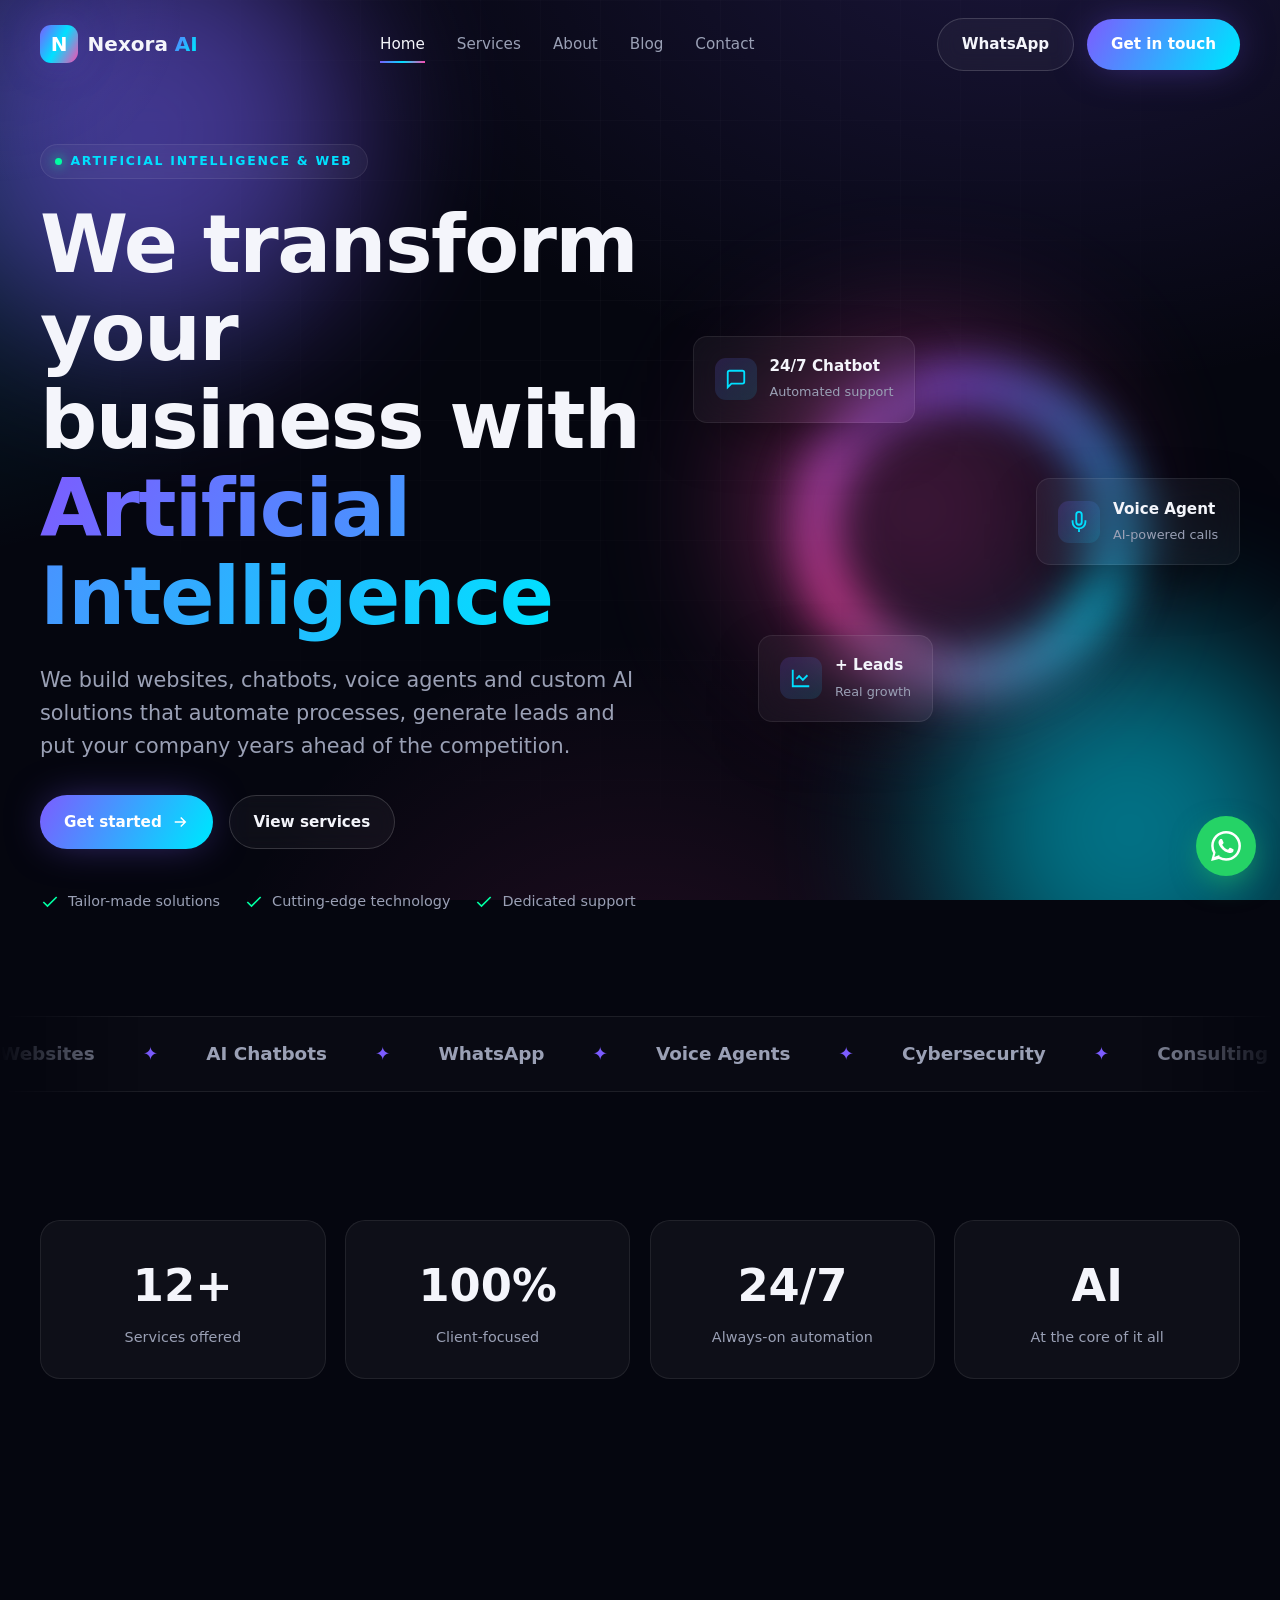
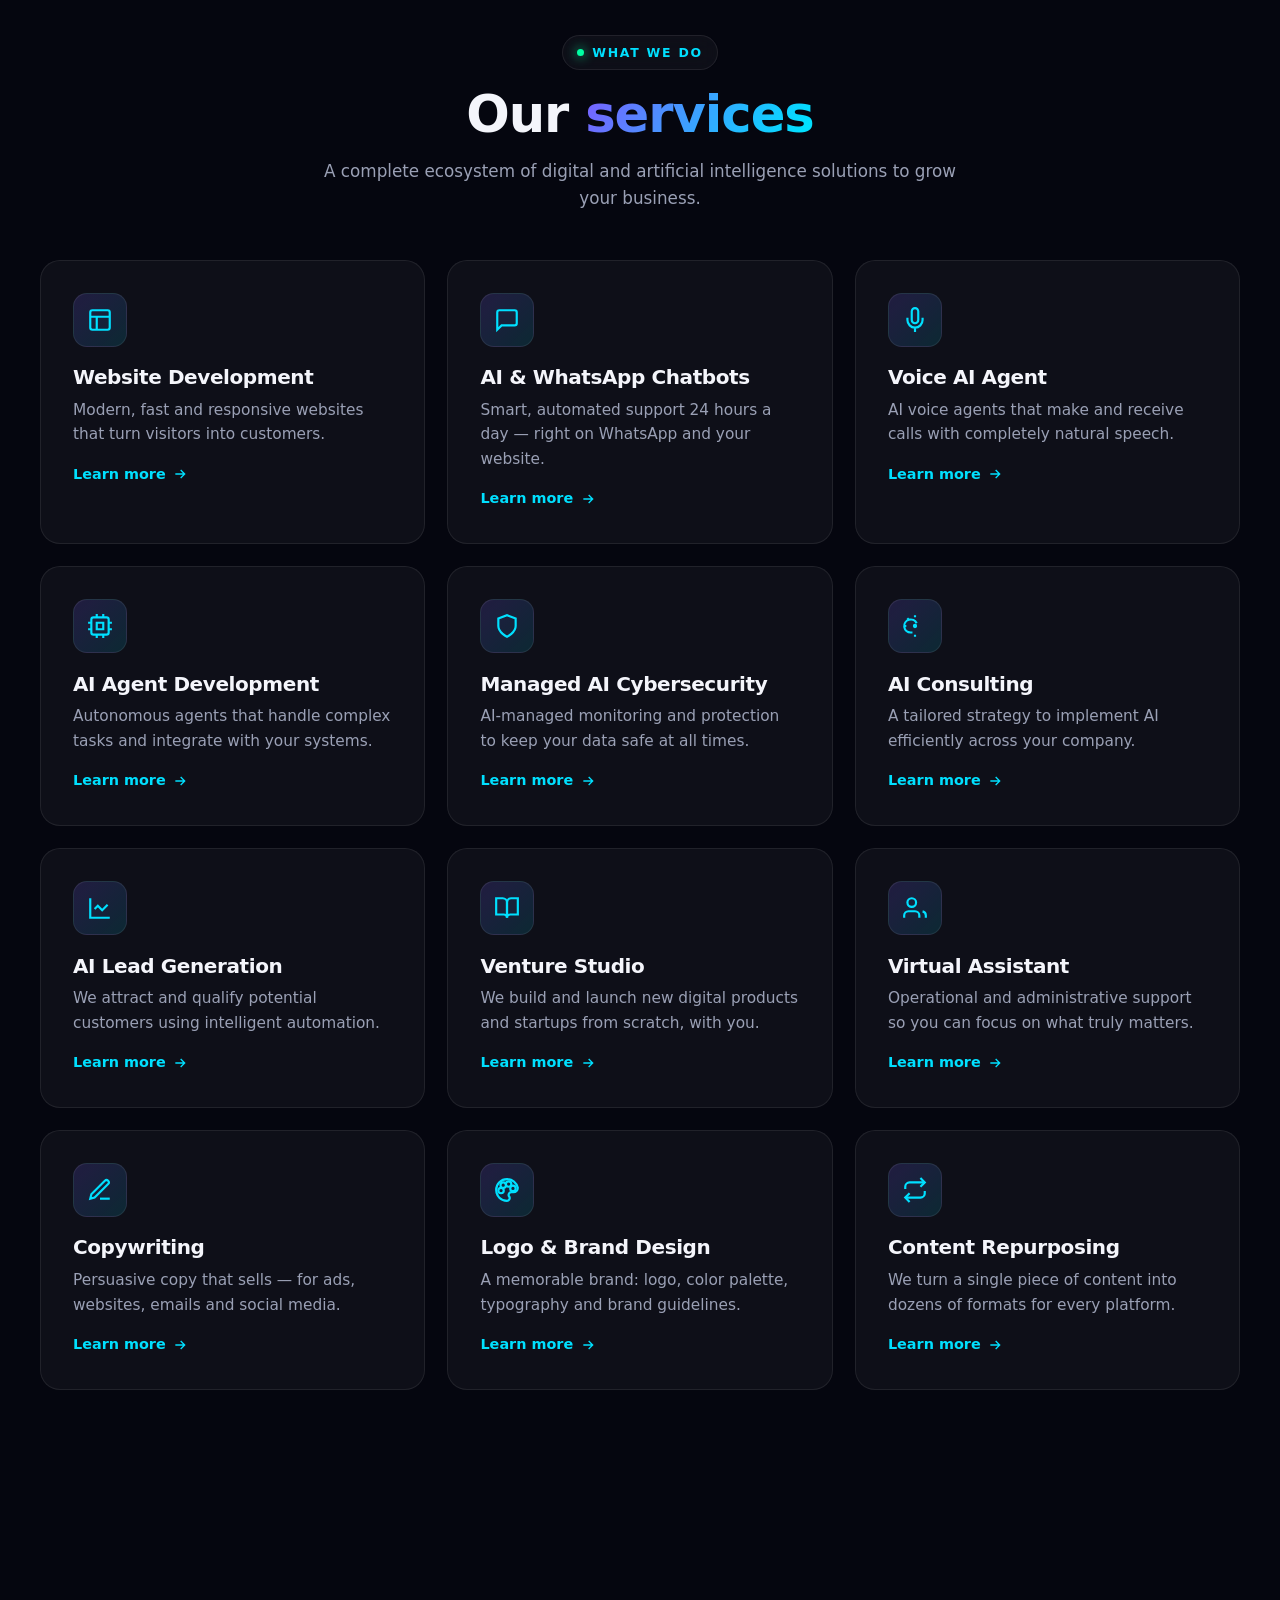
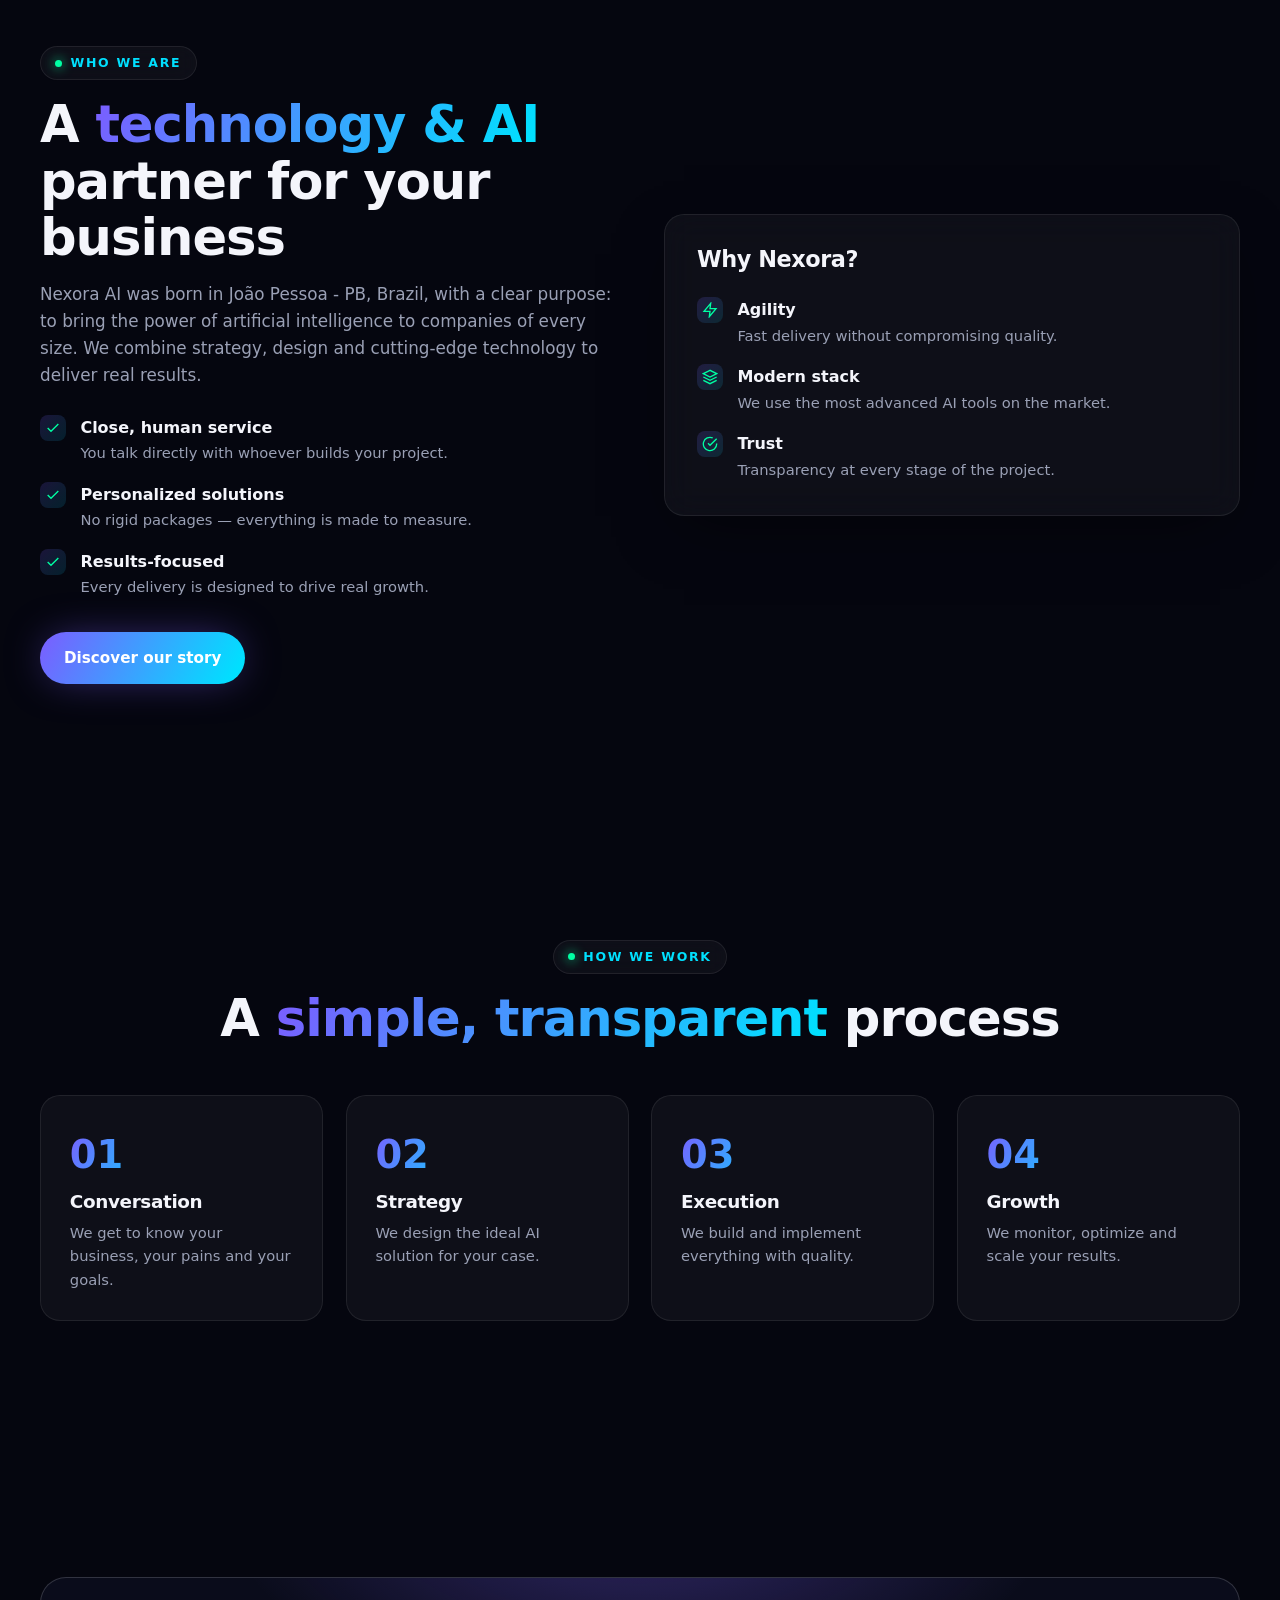
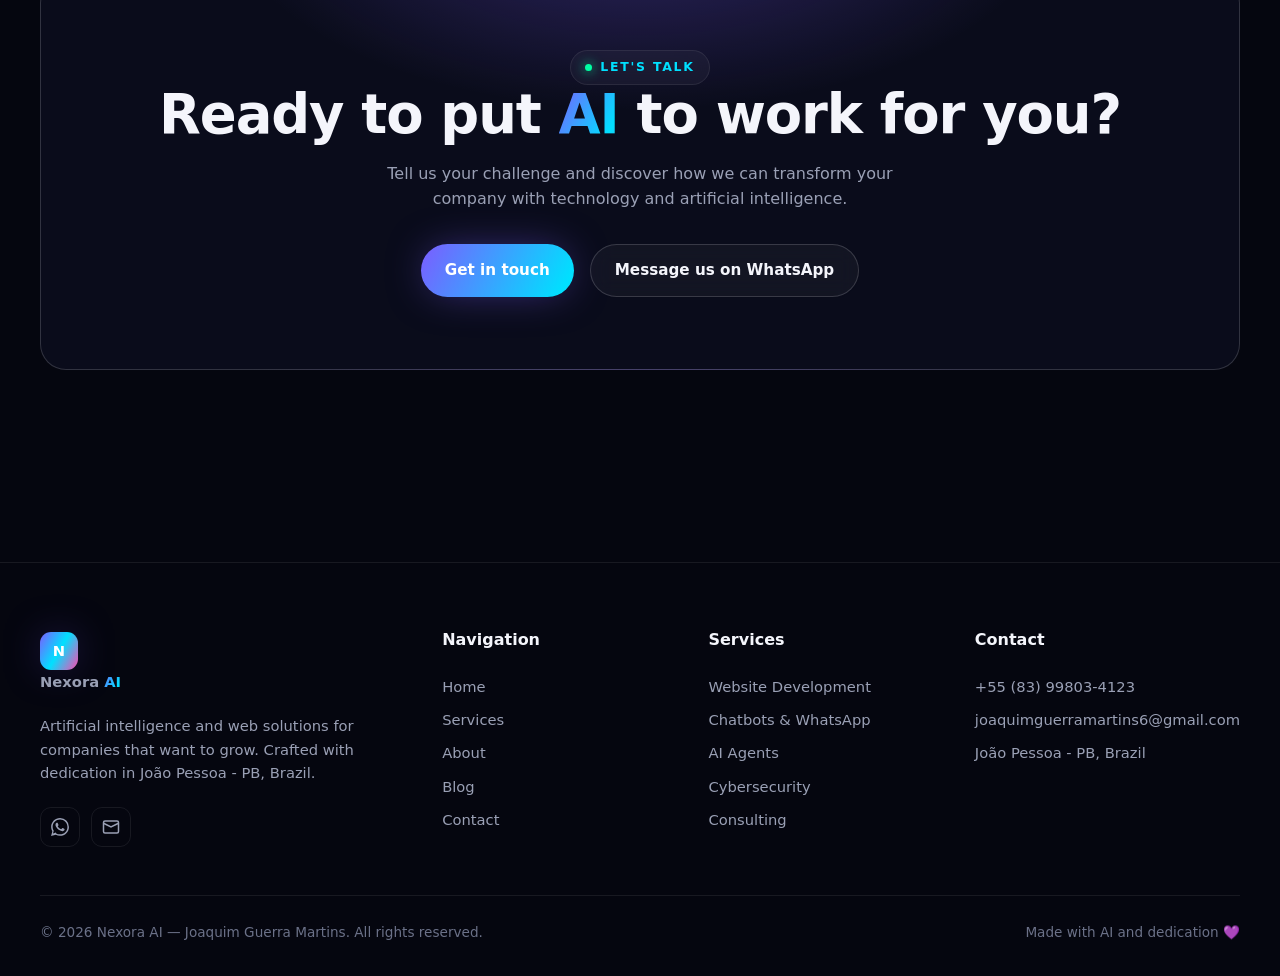
==== index.html @ f6548864 "Whole website - 1st upload" ====
<!DOCTYPE html>
<html lang="en">
<head>
  <meta charset="UTF-8" />
  <meta name="viewport" content="width=device-width, initial-scale=1.0" />
  <title>Nexora AI — Artificial Intelligence &amp; Web Solutions</title>
  <meta name="description" content="Nexora AI: website development, AI &amp; WhatsApp chatbots, voice agents, managed AI cybersecurity, consulting, lead generation and more. João Pessoa - PB, Brazil." />
  <link rel="stylesheet" href="css/style.css" />
</head>
<body>
  <!-- Animated background -->
  <div class="bg-fx">
    <div class="blob b1"></div>
    <div class="blob b2"></div>
    <div class="blob b3"></div>
  </div>
  <div class="cursor-glow"></div>

  <!-- ===================== NAVBAR ===================== -->
  <header class="nav">
    <div class="container nav-inner">
      <a href="index.html" class="brand">
        <span class="brand-logo">N</span>
        <span>Nexora<span class="gradient-text"> AI</span></span>
      </a>
      <nav class="nav-links">
        <a href="index.html" class="active">Home</a>
        <a href="servicos.html">Services</a>
        <a href="sobre.html">About</a>
        <a href="blog.html">Blog</a>
        <a href="contato.html">Contact</a>
      </nav>
      <div class="nav-cta">
        <a href="https://wa.me/5583998034123?text=Hi!%20I%20came%20from%20the%20Nexora%20AI%20website%20and%20would%20like%20to%20know%20more%20about%20your%20services." target="_blank" rel="noopener" class="btn btn-ghost">WhatsApp</a>
        <a href="contato.html" class="btn btn-primary">Get in touch</a>
      </div>
      <button class="burger" aria-label="Open menu">
        <span></span><span></span><span></span>
      </button>
    </div>
  </header>

  <main>
    <!-- ===================== HERO ===================== -->
    <section class="hero">
      <div class="container hero-grid">
        <div>
          <span class="eyebrow reveal"><span class="dot"></span> Artificial Intelligence &amp; Web</span>
          <h1 class="reveal d1">We transform your business with <span class="gradient-text">Artificial Intelligence</span></h1>
          <p class="lead reveal d2">We build websites, chatbots, voice agents and custom AI solutions that automate processes, generate leads and put your company years ahead of the competition.</p>
          <div class="hero-actions reveal d3">
            <a href="contato.html" class="btn btn-primary">
              Get started
              <svg viewBox="0 0 24 24" fill="none" stroke="currentColor" stroke-width="2"><path d="M5 12h14M13 6l6 6-6 6"/></svg>
            </a>
            <a href="servicos.html" class="btn btn-ghost">View services</a>
          </div>
          <div class="hero-badges reveal d4">
            <div class="hero-badge"><svg viewBox="0 0 24 24" fill="none" stroke="currentColor" stroke-width="2"><path d="M20 6 9 17l-5-5"/></svg> Tailor-made solutions</div>
            <div class="hero-badge"><svg viewBox="0 0 24 24" fill="none" stroke="currentColor" stroke-width="2"><path d="M20 6 9 17l-5-5"/></svg> Cutting-edge technology</div>
            <div class="hero-badge"><svg viewBox="0 0 24 24" fill="none" stroke="currentColor" stroke-width="2"><path d="M20 6 9 17l-5-5"/></svg> Dedicated support</div>
          </div>
        </div>
        <div class="hero-visual reveal d2">
          <div class="hero-orb"></div>
          <div class="float-card fc1">
            <div class="ic"><svg viewBox="0 0 24 24" fill="none" stroke="currentColor" stroke-width="2"><path d="M21 15a2 2 0 0 1-2 2H7l-4 4V5a2 2 0 0 1 2-2h14a2 2 0 0 1 2 2z"/></svg></div>
            <div><strong>24/7 Chatbot</strong><span>Automated support</span></div>
          </div>
          <div class="float-card fc2">
            <div class="ic"><svg viewBox="0 0 24 24" fill="none" stroke="currentColor" stroke-width="2"><path d="M12 1a3 3 0 0 0-3 3v8a3 3 0 0 0 6 0V4a3 3 0 0 0-3-3z"/><path d="M19 10v2a7 7 0 0 1-14 0v-2M12 19v4"/></svg></div>
            <div><strong>Voice Agent</strong><span>AI-powered calls</span></div>
          </div>
          <div class="float-card fc3">
            <div class="ic"><svg viewBox="0 0 24 24" fill="none" stroke="currentColor" stroke-width="2"><path d="M3 3v18h18"/><path d="m19 9-5 5-4-4-3 3"/></svg></div>
            <div><strong>+ Leads</strong><span>Real growth</span></div>
          </div>
        </div>
      </div>
    </section>

    <!-- ===================== MARQUEE ===================== -->
    <div class="marquee">
      <div class="marquee-track">
        <span>Websites</span><span>AI Chatbots</span><span>WhatsApp</span><span>Voice Agents</span><span>Cybersecurity</span><span>Consulting</span><span>Lead Generation</span><span>Copywriting</span><span>Branding</span>
        <span>Websites</span><span>AI Chatbots</span><span>WhatsApp</span><span>Voice Agents</span><span>Cybersecurity</span><span>Consulting</span><span>Lead Generation</span><span>Copywriting</span><span>Branding</span>
      </div>
    </div>

    <!-- ===================== STATS ===================== -->
    <section class="section">
      <div class="container">
        <div class="stats">
          <div class="stat reveal"><div class="num"><span data-count="12">0</span>+</div><div class="label">Services offered</div></div>
          <div class="stat reveal d1"><div class="num"><span data-count="100" data-suffix="%">0</span></div><div class="label">Client-focused</div></div>
          <div class="stat reveal d2"><div class="num"><span data-count="24">0</span>/7</div><div class="label">Always-on automation</div></div>
          <div class="stat reveal d3"><div class="num">AI</div><div class="label">At the core of it all</div></div>
        </div>
      </div>
    </section>

    <!-- ===================== SERVICES ===================== -->
    <section class="section" id="services">
      <div class="container">
        <div class="center" style="margin-bottom:3rem;">
          <span class="eyebrow reveal"><span class="dot"></span> What we do</span>
          <h2 class="section-title reveal d1">Our <span class="gradient-text">services</span></h2>
          <p class="section-sub reveal d2">A complete ecosystem of digital and artificial intelligence solutions to grow your business.</p>
        </div>
        <div class="grid grid-3">
          <!-- 1 -->
          <article class="card reveal">
            <div class="ic"><svg viewBox="0 0 24 24" fill="none" stroke="currentColor" stroke-width="2"><rect x="3" y="3" width="18" height="18" rx="2"/><path d="M3 9h18M9 21V9"/></svg></div>
            <h3>Website Development</h3>
            <p>Modern, fast and responsive websites that turn visitors into customers.</p>
            <a href="servicos.html" class="more">Learn more <svg viewBox="0 0 24 24" fill="none" stroke="currentColor" stroke-width="2"><path d="M5 12h14M13 6l6 6-6 6"/></svg></a>
          </article>
          <!-- 2 -->
          <article class="card reveal d1">
            <div class="ic"><svg viewBox="0 0 24 24" fill="none" stroke="currentColor" stroke-width="2"><path d="M21 15a2 2 0 0 1-2 2H7l-4 4V5a2 2 0 0 1 2-2h14a2 2 0 0 1 2 2z"/></svg></div>
            <h3>AI &amp; WhatsApp Chatbots</h3>
            <p>Smart, automated support 24 hours a day — right on WhatsApp and your website.</p>
            <a href="servicos.html" class="more">Learn more <svg viewBox="0 0 24 24" fill="none" stroke="currentColor" stroke-width="2"><path d="M5 12h14M13 6l6 6-6 6"/></svg></a>
          </article>
          <!-- 3 -->
          <article class="card reveal d2">
            <div class="ic"><svg viewBox="0 0 24 24" fill="none" stroke="currentColor" stroke-width="2"><path d="M12 1a3 3 0 0 0-3 3v8a3 3 0 0 0 6 0V4a3 3 0 0 0-3-3z"/><path d="M19 10v2a7 7 0 0 1-14 0v-2M12 19v4"/></svg></div>
            <h3>Voice AI Agent</h3>
            <p>AI voice agents that make and receive calls with completely natural speech.</p>
            <a href="servicos.html" class="more">Learn more <svg viewBox="0 0 24 24" fill="none" stroke="currentColor" stroke-width="2"><path d="M5 12h14M13 6l6 6-6 6"/></svg></a>
          </article>
          <!-- 4 -->
          <article class="card reveal">
            <div class="ic"><svg viewBox="0 0 24 24" fill="none" stroke="currentColor" stroke-width="2"><rect x="4" y="4" width="16" height="16" rx="2"/><path d="M9 9h6v6H9z"/><path d="M9 1v3M15 1v3M9 20v3M15 20v3M1 9h3M1 15h3M20 9h3M20 15h3"/></svg></div>
            <h3>AI Agent Development</h3>
            <p>Autonomous agents that handle complex tasks and integrate with your systems.</p>
            <a href="servicos.html" class="more">Learn more <svg viewBox="0 0 24 24" fill="none" stroke="currentColor" stroke-width="2"><path d="M5 12h14M13 6l6 6-6 6"/></svg></a>
          </article>
          <!-- 5 -->
          <article class="card reveal d1">
            <div class="ic"><svg viewBox="0 0 24 24" fill="none" stroke="currentColor" stroke-width="2"><path d="M12 22s8-4 8-10V5l-8-3-8 3v7c0 6 8 10 8 10z"/></svg></div>
            <h3>Managed AI Cybersecurity</h3>
            <p>AI-managed monitoring and protection to keep your data safe at all times.</p>
            <a href="servicos.html" class="more">Learn more <svg viewBox="0 0 24 24" fill="none" stroke="currentColor" stroke-width="2"><path d="M5 12h14M13 6l6 6-6 6"/></svg></a>
          </article>
          <!-- 6 -->
          <article class="card reveal d2">
            <div class="ic"><svg viewBox="0 0 24 24" fill="none" stroke="currentColor" stroke-width="2"><path d="M9.66 18H8a6 6 0 1 1 5.5-8.5"/><circle cx="12" cy="12" r="1"/><path d="M12 2v2M12 20v2M4.9 4.9l1.4 1.4M2 12h2"/></svg></div>
            <h3>AI Consulting</h3>
            <p>A tailored strategy to implement AI efficiently across your company.</p>
            <a href="servicos.html" class="more">Learn more <svg viewBox="0 0 24 24" fill="none" stroke="currentColor" stroke-width="2"><path d="M5 12h14M13 6l6 6-6 6"/></svg></a>
          </article>
          <!-- 7 -->
          <article class="card reveal">
            <div class="ic"><svg viewBox="0 0 24 24" fill="none" stroke="currentColor" stroke-width="2"><path d="M3 3v18h18"/><path d="m19 9-5 5-4-4-3 3"/></svg></div>
            <h3>AI Lead Generation</h3>
            <p>We attract and qualify potential customers using intelligent automation.</p>
            <a href="servicos.html" class="more">Learn more <svg viewBox="0 0 24 24" fill="none" stroke="currentColor" stroke-width="2"><path d="M5 12h14M13 6l6 6-6 6"/></svg></a>
          </article>
          <!-- 8 -->
          <article class="card reveal d1">
            <div class="ic"><svg viewBox="0 0 24 24" fill="none" stroke="currentColor" stroke-width="2"><path d="M2 3h6a4 4 0 0 1 4 4v14a3 3 0 0 0-3-3H2z"/><path d="M22 3h-6a4 4 0 0 0-4 4v14a3 3 0 0 1 3-3h7z"/></svg></div>
            <h3>Venture Studio</h3>
            <p>We build and launch new digital products and startups from scratch, with you.</p>
            <a href="servicos.html" class="more">Learn more <svg viewBox="0 0 24 24" fill="none" stroke="currentColor" stroke-width="2"><path d="M5 12h14M13 6l6 6-6 6"/></svg></a>
          </article>
          <!-- 9 -->
          <article class="card reveal d2">
            <div class="ic"><svg viewBox="0 0 24 24" fill="none" stroke="currentColor" stroke-width="2"><path d="M16 21v-2a4 4 0 0 0-4-4H6a4 4 0 0 0-4 4v2"/><circle cx="9" cy="7" r="4"/><path d="M22 21v-2a4 4 0 0 0-3-3.87"/></svg></div>
            <h3>Virtual Assistant</h3>
            <p>Operational and administrative support so you can focus on what truly matters.</p>
            <a href="servicos.html" class="more">Learn more <svg viewBox="0 0 24 24" fill="none" stroke="currentColor" stroke-width="2"><path d="M5 12h14M13 6l6 6-6 6"/></svg></a>
          </article>
          <!-- 10 -->
          <article class="card reveal">
            <div class="ic"><svg viewBox="0 0 24 24" fill="none" stroke="currentColor" stroke-width="2"><path d="M12 20h9"/><path d="M16.5 3.5a2.12 2.12 0 0 1 3 3L7 19l-4 1 1-4z"/></svg></div>
            <h3>Copywriting</h3>
            <p>Persuasive copy that sells — for ads, websites, emails and social media.</p>
            <a href="servicos.html" class="more">Learn more <svg viewBox="0 0 24 24" fill="none" stroke="currentColor" stroke-width="2"><path d="M5 12h14M13 6l6 6-6 6"/></svg></a>
          </article>
          <!-- 11 -->
          <article class="card reveal d1">
            <div class="ic"><svg viewBox="0 0 24 24" fill="none" stroke="currentColor" stroke-width="2"><circle cx="13.5" cy="6.5" r="2.5"/><circle cx="17.5" cy="10.5" r="2.5"/><circle cx="8.5" cy="7.5" r="2.5"/><circle cx="6.5" cy="12.5" r="2.5"/><path d="M12 2a10 10 0 0 0 0 20 2.5 2.5 0 0 0 2-4 2.5 2.5 0 0 1 2-4h2a4 4 0 0 0 4-4 10 10 0 0 0-10-8z"/></svg></div>
            <h3>Logo &amp; Brand Design</h3>
            <p>A memorable brand: logo, color palette, typography and brand guidelines.</p>
            <a href="servicos.html" class="more">Learn more <svg viewBox="0 0 24 24" fill="none" stroke="currentColor" stroke-width="2"><path d="M5 12h14M13 6l6 6-6 6"/></svg></a>
          </article>
          <!-- 12 -->
          <article class="card reveal d2">
            <div class="ic"><svg viewBox="0 0 24 24" fill="none" stroke="currentColor" stroke-width="2"><path d="M17 1l4 4-4 4"/><path d="M3 11V9a4 4 0 0 1 4-4h14M7 23l-4-4 4-4"/><path d="M21 13v2a4 4 0 0 1-4 4H3"/></svg></div>
            <h3>Content Repurposing</h3>
            <p>We turn a single piece of content into dozens of formats for every platform.</p>
            <a href="servicos.html" class="more">Learn more <svg viewBox="0 0 24 24" fill="none" stroke="currentColor" stroke-width="2"><path d="M5 12h14M13 6l6 6-6 6"/></svg></a>
          </article>
        </div>
      </div>
    </section>

    <!-- ===================== WHO WE ARE ===================== -->
    <section class="section">
      <div class="container split">
        <div class="reveal">
          <span class="eyebrow"><span class="dot"></span> Who we are</span>
          <h2 class="section-title">A <span class="gradient-text">technology &amp; AI</span> partner for your business</h2>
          <p class="section-sub">Nexora AI was born in João Pessoa - PB, Brazil, with a clear purpose: to bring the power of artificial intelligence to companies of every size. We combine strategy, design and cutting-edge technology to deliver real results.</p>
          <ul class="feature-list">
            <li><span class="chk"><svg viewBox="0 0 24 24" fill="none" stroke="currentColor" stroke-width="2"><path d="M20 6 9 17l-5-5"/></svg></span><div><strong>Close, human service</strong><span>You talk directly with whoever builds your project.</span></div></li>
            <li><span class="chk"><svg viewBox="0 0 24 24" fill="none" stroke="currentColor" stroke-width="2"><path d="M20 6 9 17l-5-5"/></svg></span><div><strong>Personalized solutions</strong><span>No rigid packages — everything is made to measure.</span></div></li>
            <li><span class="chk"><svg viewBox="0 0 24 24" fill="none" stroke="currentColor" stroke-width="2"><path d="M20 6 9 17l-5-5"/></svg></span><div><strong>Results-focused</strong><span>Every delivery is designed to drive real growth.</span></div></li>
          </ul>
          <div style="margin-top:2rem;">
            <a href="sobre.html" class="btn btn-primary">Discover our story</a>
          </div>
        </div>
        <div class="glass-panel reveal d2">
          <h3 style="font-size:1.4rem;margin-bottom:1rem;">Why Nexora?</h3>
          <div class="feature-list">
            <li><span class="chk"><svg viewBox="0 0 24 24" fill="none" stroke="currentColor" stroke-width="2"><path d="M13 2 3 14h9l-1 8 10-12h-9z"/></svg></span><div><strong>Agility</strong><span>Fast delivery without compromising quality.</span></div></li>
            <li><span class="chk"><svg viewBox="0 0 24 24" fill="none" stroke="currentColor" stroke-width="2"><path d="M12 2 2 7l10 5 10-5z"/><path d="m2 17 10 5 10-5M2 12l10 5 10-5"/></svg></span><div><strong>Modern stack</strong><span>We use the most advanced AI tools on the market.</span></div></li>
            <li><span class="chk"><svg viewBox="0 0 24 24" fill="none" stroke="currentColor" stroke-width="2"><path d="M22 11.08V12a10 10 0 1 1-5.93-9.14"/><path d="M22 4 12 14.01l-3-3"/></svg></span><div><strong>Trust</strong><span>Transparency at every stage of the project.</span></div></li>
          </div>
        </div>
      </div>
    </section>

    <!-- ===================== PROCESS ===================== -->
    <section class="section">
      <div class="container">
        <div class="center" style="margin-bottom:3rem;">
          <span class="eyebrow reveal"><span class="dot"></span> How we work</span>
          <h2 class="section-title reveal d1">A <span class="gradient-text">simple, transparent</span> process</h2>
        </div>
        <div class="steps">
          <div class="step reveal"><div class="n">01</div><h3>Conversation</h3><p>We get to know your business, your pains and your goals.</p></div>
          <div class="step reveal d1"><div class="n">02</div><h3>Strategy</h3><p>We design the ideal AI solution for your case.</p></div>
          <div class="step reveal d2"><div class="n">03</div><h3>Execution</h3><p>We build and implement everything with quality.</p></div>
          <div class="step reveal d3"><div class="n">04</div><h3>Growth</h3><p>We monitor, optimize and scale your results.</p></div>
        </div>
      </div>
    </section>

    <!-- ===================== CTA ===================== -->
    <section class="section">
      <div class="container">
        <div class="cta-band reveal">
          <span class="eyebrow"><span class="dot"></span> Let's talk</span>
          <h2>Ready to put <span class="gradient-text">AI</span> to work for you?</h2>
          <p>Tell us your challenge and discover how we can transform your company with technology and artificial intelligence.</p>
          <div class="hero-actions" style="justify-content:center;">
            <a href="contato.html" class="btn btn-primary">Get in touch</a>
            <a href="https://wa.me/5583998034123?text=Hi!%20I%20came%20from%20the%20Nexora%20AI%20website%20and%20would%20like%20to%20know%20more%20about%20your%20services." target="_blank" rel="noopener" class="btn btn-ghost">Message us on WhatsApp</a>
          </div>
        </div>
      </div>
    </section>
  </main>

  <!-- ===================== FOOTER ===================== -->
  <footer class="footer">
    <div class="container">
      <div class="footer-grid">
        <div>
          <a href="index.html" class="brand"><span class="brand-logo">N</span><span>Nexora<span class="gradient-text"> AI</span></span></a>
          <p class="desc">Artificial intelligence and web solutions for companies that want to grow. Crafted with dedication in João Pessoa - PB, Brazil.</p>
          <div class="social">
            <a href="https://wa.me/5583998034123?text=Hi!%20I%20came%20from%20the%20Nexora%20AI%20website%20and%20would%20like%20to%20know%20more%20about%20your%20services." target="_blank" rel="noopener" aria-label="WhatsApp"><svg viewBox="0 0 24 24" fill="currentColor"><path d="M.057 24l1.687-6.163a11.867 11.867 0 0 1-1.587-5.946C.16 5.335 5.495 0 12.05 0a11.817 11.817 0 0 1 8.413 3.488 11.824 11.824 0 0 1 3.48 8.414c-.003 6.557-5.338 11.892-11.893 11.892a11.9 11.9 0 0 1-5.688-1.448L.057 24zm6.597-3.807c1.676.995 3.276 1.591 5.392 1.592 5.448 0 9.886-4.434 9.889-9.885.002-5.462-4.415-9.89-9.881-9.892-5.452 0-9.887 4.434-9.889 9.884a9.86 9.86 0 0 0 1.51 5.26l-.999 3.648 3.978-1.607zm11.387-5.464c-.074-.124-.272-.198-.57-.347-.297-.149-1.758-.868-2.031-.967-.272-.099-.47-.149-.669.149-.198.297-.768.967-.941 1.165-.173.198-.347.223-.644.074-.297-.149-1.255-.462-2.39-1.475-.883-.788-1.48-1.761-1.653-2.059-.173-.297-.018-.458.13-.606.134-.133.297-.347.446-.521.151-.172.2-.296.3-.495.099-.198.05-.372-.025-.521-.075-.148-.669-1.611-.916-2.206-.242-.579-.487-.501-.669-.51l-.57-.01c-.198 0-.52.074-.792.372s-1.04 1.016-1.04 2.479 1.065 2.876 1.213 3.074c.149.198 2.095 3.2 5.076 4.487.709.306 1.263.489 1.694.626.712.226 1.36.194 1.872.118.571-.085 1.758-.719 2.006-1.413.248-.695.248-1.29.173-1.414z"/></svg></a>
            <a href="mailto:joaquimguerramartins6@gmail.com" aria-label="Email"><svg viewBox="0 0 24 24" fill="none" stroke="currentColor" stroke-width="2"><rect x="2" y="4" width="20" height="16" rx="2"/><path d="m22 7-10 5L2 7"/></svg></a>
          </div>
        </div>
        <div>
          <h4>Navigation</h4>
          <a href="index.html">Home</a>
          <a href="servicos.html">Services</a>
          <a href="sobre.html">About</a>
          <a href="blog.html">Blog</a>
          <a href="contato.html">Contact</a>
        </div>
        <div>
          <h4>Services</h4>
          <a href="servicos.html">Website Development</a>
          <a href="servicos.html">Chatbots &amp; WhatsApp</a>
          <a href="servicos.html">AI Agents</a>
          <a href="servicos.html">Cybersecurity</a>
          <a href="servicos.html">Consulting</a>
        </div>
        <div>
          <h4>Contact</h4>
          <a href="tel:+5583998034123">+55 (83) 99803-4123</a>
          <a href="mailto:joaquimguerramartins6@gmail.com">joaquimguerramartins6@gmail.com</a>
          <a href="#">João Pessoa - PB, Brazil</a>
        </div>
      </div>
      <div class="footer-bottom">
        <span>© <span data-year>2026</span> Nexora AI — Joaquim Guerra Martins. All rights reserved.</span>
        <span>Made with AI and dedication 💜</span>
      </div>
    </div>
  </footer>

  <a href="https://wa.me/5583998034123?text=Hi!%20I%20came%20from%20the%20Nexora%20AI%20website%20and%20would%20like%20to%20know%20more%20about%20your%20services." target="_blank" rel="noopener" class="wa-float" aria-label="Chat on WhatsApp">
    <svg viewBox="0 0 24 24" fill="currentColor"><path d="M.057 24l1.687-6.163a11.867 11.867 0 0 1-1.587-5.946C.16 5.335 5.495 0 12.05 0a11.817 11.817 0 0 1 8.413 3.488 11.824 11.824 0 0 1 3.48 8.414c-.003 6.557-5.338 11.892-11.893 11.892a11.9 11.9 0 0 1-5.688-1.448L.057 24zm6.597-3.807c1.676.995 3.276 1.591 5.392 1.592 5.448 0 9.886-4.434 9.889-9.885.002-5.462-4.415-9.89-9.881-9.892-5.452 0-9.887 4.434-9.889 9.884a9.86 9.86 0 0 0 1.51 5.26l-.999 3.648 3.978-1.607zm11.387-5.464c-.074-.124-.272-.198-.57-.347-.297-.149-1.758-.868-2.031-.967-.272-.099-.47-.149-.669.149-.198.297-.768.967-.941 1.165-.173.198-.347.223-.644.074-.297-.149-1.255-.462-2.39-1.475-.883-.788-1.48-1.761-1.653-2.059-.173-.297-.018-.458.13-.606.134-.133.297-.347.446-.521.151-.172.2-.296.3-.495.099-.198.05-.372-.025-.521-.075-.148-.669-1.611-.916-2.206-.242-.579-.487-.501-.669-.51l-.57-.01c-.198 0-.52.074-.792.372s-1.04 1.016-1.04 2.479 1.065 2.876 1.213 3.074c.149.198 2.095 3.2 5.076 4.487.709.306 1.263.489 1.694.626.712.226 1.36.194 1.872.118.571-.085 1.758-.719 2.006-1.413.248-.695.248-1.29.173-1.414z"/></svg>
  </a>

  <script src="js/main.js"></script>
</body>
</html>
---- css/style.css ----
/* ============================================================
   NEXORA AI — Folha de estilo principal
   Tema escuro moderno, glassmorphism, gradientes animados
   ============================================================ */

/* ---------- Variáveis de tema ---------- */
:root {
  --bg: #05060f;
  --bg-2: #0a0c1b;
  --surface: rgba(255, 255, 255, 0.04);
  --surface-2: rgba(255, 255, 255, 0.06);
  --border: rgba(255, 255, 255, 0.08);
  --border-strong: rgba(255, 255, 255, 0.16);
  --text: #f4f5fb;
  --muted: #9aa0b5;
  --muted-2: #6b7188;

  --brand: #7c5cff;
  --brand-2: #00e0ff;
  --brand-3: #ff48b0;
  --accent: #00ffa3;

  --grad-main: linear-gradient(120deg, #7c5cff 0%, #00e0ff 50%, #ff48b0 100%);
  --grad-soft: linear-gradient(135deg, rgba(124, 92, 255, 0.18), rgba(0, 224, 255, 0.12));

  --radius: 20px;
  --radius-sm: 14px;
  --shadow: 0 20px 60px -20px rgba(0, 0, 0, 0.6);
  --shadow-glow: 0 0 40px -8px rgba(124, 92, 255, 0.5);

  --font: "Inter", system-ui, -apple-system, "Segoe UI", Roboto, sans-serif;
  --font-display: "Space Grotesk", var(--font);

  --maxw: 1200px;
}

/* ---------- Reset ---------- */
*,
*::before,
*::after { box-sizing: border-box; margin: 0; padding: 0; }

html { scroll-behavior: smooth; }

body {
  font-family: var(--font);
  background: var(--bg);
  color: var(--text);
  line-height: 1.6;
  overflow-x: hidden;
  -webkit-font-smoothing: antialiased;
}

a { color: inherit; text-decoration: none; }
img { max-width: 100%; display: block; }
ul { list-style: none; }
button { font-family: inherit; cursor: pointer; border: none; background: none; color: inherit; }

/* ---------- Fundo animado global ---------- */
.bg-fx {
  position: fixed;
  inset: 0;
  z-index: -2;
  overflow: hidden;
  background:
    radial-gradient(1200px 800px at 80% -10%, rgba(124, 92, 255, 0.18), transparent 60%),
    radial-gradient(900px 700px at -10% 20%, rgba(0, 224, 255, 0.14), transparent 55%),
    radial-gradient(800px 800px at 50% 120%, rgba(255, 72, 176, 0.12), transparent 55%),
    var(--bg);
}
.bg-fx::before {
  /* grade sutil */
  content: "";
  position: absolute;
  inset: 0;
  background-image:
    linear-gradient(rgba(255, 255, 255, 0.025) 1px, transparent 1px),
    linear-gradient(90deg, rgba(255, 255, 255, 0.025) 1px, transparent 1px);
  background-size: 60px 60px;
  mask-image: radial-gradient(circle at 50% 30%, black, transparent 80%);
}

.blob {
  position: absolute;
  border-radius: 50%;
  filter: blur(80px);
  opacity: 0.5;
  animation: float 18s ease-in-out infinite;
}
.blob.b1 { width: 420px; height: 420px; background: #7c5cff; top: -80px; left: -60px; }
.blob.b2 { width: 380px; height: 380px; background: #00e0ff; bottom: -120px; right: -40px; animation-delay: -6s; }
.blob.b3 { width: 300px; height: 300px; background: #ff48b0; top: 40%; left: 60%; animation-delay: -12s; }

@keyframes float {
  0%, 100% { transform: translate(0, 0) scale(1); }
  33% { transform: translate(40px, -30px) scale(1.1); }
  66% { transform: translate(-30px, 40px) scale(0.95); }
}

/* ---------- Cursor glow ---------- */
.cursor-glow {
  position: fixed;
  width: 400px;
  height: 400px;
  border-radius: 50%;
  background: radial-gradient(circle, rgba(124, 92, 255, 0.12), transparent 65%);
  pointer-events: none;
  transform: translate(-50%, -50%);
  z-index: -1;
  transition: opacity 0.3s;
  will-change: left, top;
}

/* ---------- Layout helpers ---------- */
.container { width: min(100% - 2.4rem, var(--maxw)); margin-inline: auto; }
.section { padding: clamp(4rem, 10vw, 8rem) 0; position: relative; }
.center { text-align: center; }

.eyebrow {
  display: inline-flex;
  align-items: center;
  gap: 0.5rem;
  font-size: 0.78rem;
  font-weight: 600;
  letter-spacing: 0.14em;
  text-transform: uppercase;
  color: var(--brand-2);
  padding: 0.4rem 0.9rem;
  border: 1px solid var(--border);
  border-radius: 999px;
  background: var(--surface);
  backdrop-filter: blur(10px);
}
.eyebrow .dot { width: 7px; height: 7px; border-radius: 50%; background: var(--accent); box-shadow: 0 0 12px var(--accent); }

h1, h2, h3 { font-family: var(--font-display); line-height: 1.1; letter-spacing: -0.02em; font-weight: 700; }

.section-title { font-size: clamp(2rem, 5vw, 3.2rem); margin: 1rem 0; }
.section-sub { color: var(--muted); font-size: 1.05rem; max-width: 60ch; }
.center .section-sub { margin-inline: auto; }

.gradient-text {
  background: var(--grad-main);
  -webkit-background-clip: text;
  background-clip: text;
  color: transparent;
  background-size: 200% auto;
  animation: shine 6s linear infinite;
}
@keyframes shine { to { background-position: 200% center; } }

/* ---------- Botões ---------- */
.btn {
  display: inline-flex;
  align-items: center;
  gap: 0.55rem;
  padding: 0.85rem 1.5rem;
  border-radius: 999px;
  font-weight: 600;
  font-size: 0.95rem;
  transition: transform 0.25s, box-shadow 0.25s, background 0.25s;
  position: relative;
  white-space: nowrap;
}
.btn svg { width: 18px; height: 18px; }
.btn-primary {
  background: var(--grad-main);
  background-size: 200% auto;
  color: #fff;
  box-shadow: var(--shadow-glow);
}
.btn-primary:hover { transform: translateY(-3px); background-position: right center; box-shadow: 0 12px 40px -8px rgba(124, 92, 255, 0.7); }
.btn-ghost {
  border: 1px solid var(--border-strong);
  background: var(--surface);
  backdrop-filter: blur(10px);
}
.btn-ghost:hover { transform: translateY(-3px); border-color: var(--brand-2); background: var(--surface-2); }

/* ---------- Navbar ---------- */
.nav {
  position: fixed;
  top: 0; left: 0; right: 0;
  z-index: 100;
  transition: background 0.3s, border-color 0.3s, padding 0.3s;
  border-bottom: 1px solid transparent;
}
.nav.scrolled {
  background: rgba(5, 6, 15, 0.7);
  backdrop-filter: blur(16px);
  border-bottom: 1px solid var(--border);
}
.nav-inner {
  display: flex;
  align-items: center;
  justify-content: space-between;
  padding: 1.1rem 0;
}
.brand { display: flex; align-items: center; gap: 0.6rem; font-family: var(--font-display); font-weight: 700; font-size: 1.25rem; white-space: nowrap; }
.brand-logo {
  width: 38px; height: 38px;
  border-radius: 11px;
  background: var(--grad-main);
  display: grid; place-items: center;
  color: #fff; font-weight: 800;
  box-shadow: var(--shadow-glow);
}
.nav-links { display: flex; align-items: center; gap: 2rem; }
.nav-links a { color: var(--muted); font-weight: 500; font-size: 0.95rem; position: relative; transition: color 0.2s; }
.nav-links a::after {
  content: ""; position: absolute; left: 0; bottom: -6px;
  width: 0; height: 2px; background: var(--grad-main); transition: width 0.25s;
}
.nav-links a:hover, .nav-links a.active { color: var(--text); }
.nav-links a:hover::after, .nav-links a.active::after { width: 100%; }
.nav-cta { display: flex; align-items: center; gap: 0.8rem; }

.burger { display: none; flex-direction: column; gap: 5px; padding: 8px; }
.burger span { width: 24px; height: 2px; background: var(--text); border-radius: 2px; transition: 0.3s; }
.burger.open span:nth-child(1) { transform: translateY(7px) rotate(45deg); }
.burger.open span:nth-child(2) { opacity: 0; }
.burger.open span:nth-child(3) { transform: translateY(-7px) rotate(-45deg); }

/* ---------- Hero ---------- */
.hero { padding-top: clamp(8rem, 16vh, 11rem); padding-bottom: clamp(4rem, 8vw, 7rem); position: relative; }
.hero-grid { display: grid; grid-template-columns: 1.05fr 0.95fr; gap: 3rem; align-items: center; }
.hero h1 { font-size: clamp(2.6rem, 7vw, 5rem); margin: 1.4rem 0; }
.hero p.lead { font-size: clamp(1.05rem, 2vw, 1.3rem); color: var(--muted); max-width: 58ch; }
.hero-actions { display: flex; flex-wrap: wrap; gap: 1rem; margin-top: 2rem; }
.hero-badges { display: flex; flex-wrap: wrap; gap: 1.5rem; margin-top: 2.6rem; }
.hero-badge { display: flex; align-items: center; gap: 0.5rem; color: var(--muted); font-size: 0.9rem; }
.hero-badge svg { width: 20px; height: 20px; color: var(--accent); }

/* Painel flutuante decorativo do hero */
.hero-visual { position: relative; min-height: 420px; }
.float-card {
  position: absolute;
  padding: 1.1rem 1.3rem;
  border-radius: var(--radius-sm);
  background: var(--surface);
  border: 1px solid var(--border);
  backdrop-filter: blur(16px);
  box-shadow: var(--shadow);
  display: flex; align-items: center; gap: 0.8rem;
  animation: bob 6s ease-in-out infinite;
}
.float-card .ic { width: 42px; height: 42px; border-radius: 11px; display: grid; place-items: center; background: var(--grad-soft); color: var(--brand-2); }
.float-card .ic svg { width: 22px; height: 22px; }
.float-card strong { display: block; font-size: 0.95rem; }
.float-card span { font-size: 0.8rem; color: var(--muted); }
.fc1 { top: 4%; left: 0; animation-delay: 0s; }
.fc2 { top: 38%; right: 0; animation-delay: -2s; }
.fc3 { bottom: 4%; left: 12%; animation-delay: -4s; }
.hero-orb {
  position: absolute; inset: 10% 18%;
  border-radius: 50%;
  background: conic-gradient(from 0deg, #7c5cff, #00e0ff, #ff48b0, #7c5cff);
  filter: blur(20px); opacity: 0.55;
  animation: spin 14s linear infinite;
}
.hero-orb::after {
  content: ""; position: absolute; inset: 14%;
  border-radius: 50%; background: var(--bg-2);
}
@keyframes spin { to { transform: rotate(360deg); } }
@keyframes bob { 0%,100% { transform: translateY(0); } 50% { transform: translateY(-14px); } }

/* ---------- Marquee de serviços ---------- */
.marquee { overflow: hidden; padding: 1.4rem 0; border-block: 1px solid var(--border); background: rgba(255,255,255,0.02); -webkit-mask-image: linear-gradient(90deg, transparent, #000 12%, #000 88%, transparent); mask-image: linear-gradient(90deg, transparent, #000 12%, #000 88%, transparent); }
.marquee-track { display: flex; gap: 3rem; width: max-content; animation: scrollx 30s linear infinite; }
.marquee:hover .marquee-track { animation-play-state: paused; }
.marquee-track span { font-family: var(--font-display); font-size: 1.15rem; font-weight: 600; color: var(--muted); display: flex; align-items: center; gap: 3rem; }
.marquee-track span::after { content: "✦"; color: var(--brand); }
@keyframes scrollx { to { transform: translateX(-50%); } }

/* ---------- Stats ---------- */
.stats { display: grid; grid-template-columns: repeat(4, 1fr); gap: 1.2rem; }
.stat { padding: 1.8rem; border-radius: var(--radius); background: var(--surface); border: 1px solid var(--border); text-align: center; }
.stat .num { font-family: var(--font-display); font-size: clamp(2rem, 4vw, 2.8rem); font-weight: 700; }
.stat .label { color: var(--muted); font-size: 0.9rem; margin-top: 0.3rem; }

/* ---------- Grid de cards (serviços / features) ---------- */
.grid { display: grid; gap: 1.4rem; }
.grid-3 { grid-template-columns: repeat(3, 1fr); }
.grid-2 { grid-template-columns: repeat(2, 1fr); }

.card {
  position: relative;
  padding: 2rem;
  border-radius: var(--radius);
  background: var(--surface);
  border: 1px solid var(--border);
  overflow: hidden;
  transition: transform 0.3s, border-color 0.3s, background 0.3s;
}
.card::before {
  content: "";
  position: absolute; inset: 0;
  background: var(--grad-soft);
  opacity: 0; transition: opacity 0.3s;
}
.card:hover { transform: translateY(-6px); border-color: var(--border-strong); }
.card:hover::before { opacity: 1; }
.card > * { position: relative; z-index: 1; }
.card .ic {
  width: 54px; height: 54px; border-radius: 14px;
  display: grid; place-items: center;
  background: var(--grad-soft);
  border: 1px solid var(--border);
  color: var(--brand-2);
  margin-bottom: 1.2rem;
  transition: transform 0.3s;
}
.card:hover .ic { transform: scale(1.08) rotate(-4deg); }
.card .ic svg { width: 26px; height: 26px; }
.card h3 { font-size: 1.25rem; margin-bottom: 0.6rem; }
.card p { color: var(--muted); font-size: 0.96rem; }
.card .more { display: inline-flex; align-items: center; gap: 0.4rem; margin-top: 1rem; color: var(--brand-2); font-weight: 600; font-size: 0.9rem; }
.card .more svg { width: 16px; height: 16px; transition: transform 0.25s; }
.card:hover .more svg { transform: translateX(4px); }

/* ---------- Seção "quem somos" / split ---------- */
.split { display: grid; grid-template-columns: 1fr 1fr; gap: 3rem; align-items: center; }
.feature-list { display: grid; gap: 1rem; margin-top: 1.6rem; }
.feature-list li { display: flex; gap: 0.9rem; align-items: flex-start; }
.feature-list .chk { flex: none; width: 26px; height: 26px; border-radius: 8px; background: var(--grad-soft); display: grid; place-items: center; color: var(--accent); }
.feature-list .chk svg { width: 16px; height: 16px; }
.feature-list strong { display: block; }
.feature-list span { color: var(--muted); font-size: 0.92rem; }

.glass-panel {
  border-radius: var(--radius);
  border: 1px solid var(--border);
  background: var(--surface);
  padding: 2rem;
  backdrop-filter: blur(16px);
  box-shadow: var(--shadow);
}

/* ---------- Processo / timeline ---------- */
.steps { display: grid; grid-template-columns: repeat(4, 1fr); gap: 1.4rem; counter-reset: step; }
.step { padding: 1.8rem; border-radius: var(--radius); background: var(--surface); border: 1px solid var(--border); position: relative; }
.step .n { font-family: var(--font-display); font-size: 2.4rem; font-weight: 700; background: var(--grad-main); -webkit-background-clip: text; background-clip: text; color: transparent; }
.step h3 { font-size: 1.15rem; margin: 0.4rem 0 0.5rem; }
.step p { color: var(--muted); font-size: 0.92rem; }

/* ---------- CTA final ---------- */
.cta-band {
  border-radius: calc(var(--radius) + 6px);
  padding: clamp(2.5rem, 6vw, 4.5rem);
  text-align: center;
  position: relative;
  overflow: hidden;
  border: 1px solid var(--border-strong);
  background:
    radial-gradient(600px 300px at 50% -20%, rgba(124,92,255,0.35), transparent 70%),
    var(--bg-2);
}
.cta-band h2 { font-size: clamp(2rem, 5vw, 3.4rem); }
.cta-band p { color: var(--muted); max-width: 50ch; margin: 1rem auto 2rem; }

/* ---------- Footer ---------- */
.footer { border-top: 1px solid var(--border); padding: 4rem 0 2rem; margin-top: 4rem; }
.footer-grid { display: grid; grid-template-columns: 1.6fr 1fr 1fr 1fr; gap: 2.5rem; }
.footer h4 { font-family: var(--font-display); font-size: 1rem; margin-bottom: 1.1rem; }
.footer a { color: var(--muted); font-size: 0.92rem; display: block; padding: 0.3rem 0; transition: color 0.2s; }
.footer a:hover { color: var(--text); }
.footer .desc { color: var(--muted); font-size: 0.92rem; margin-top: 1rem; max-width: 34ch; }
.social { display: flex; gap: 0.7rem; margin-top: 1.4rem; }
.social a { width: 40px; height: 40px; border-radius: 11px; border: 1px solid var(--border); display: grid; place-items: center; color: var(--muted); }
.social a:hover { color: var(--text); border-color: var(--brand-2); background: var(--surface); }
.social svg { width: 18px; height: 18px; }
.footer-bottom { margin-top: 3rem; padding-top: 1.6rem; border-top: 1px solid var(--border); display: flex; justify-content: space-between; flex-wrap: wrap; gap: 1rem; color: var(--muted-2); font-size: 0.85rem; }

/* ---------- Botão flutuante WhatsApp ---------- */
.wa-float {
  position: fixed; bottom: 24px; right: 24px; z-index: 90;
  width: 60px; height: 60px; border-radius: 50%;
  background: #25d366; color: #fff;
  display: grid; place-items: center;
  box-shadow: 0 10px 30px -6px rgba(37, 211, 102, 0.6);
  animation: pulse 2.5s infinite;
  transition: transform 0.25s;
}
.wa-float:hover { transform: scale(1.1); }
.wa-float svg { width: 30px; height: 30px; }
@keyframes pulse {
  0% { box-shadow: 0 0 0 0 rgba(37, 211, 102, 0.5); }
  70% { box-shadow: 0 0 0 18px rgba(37, 211, 102, 0); }
  100% { box-shadow: 0 0 0 0 rgba(37, 211, 102, 0); }
}

/* ---------- Página: cabeçalho interno ---------- */
.page-head { padding-top: clamp(8rem, 16vh, 11rem); padding-bottom: 2rem; text-align: center; }
.page-head h1 { font-size: clamp(2.4rem, 6vw, 4rem); margin: 1rem 0; }
.page-head p { color: var(--muted); max-width: 60ch; margin-inline: auto; font-size: 1.08rem; }

/* ---------- Serviços detalhados ---------- */
.svc-row { display: grid; grid-template-columns: 1fr 1fr; gap: 2.5rem; align-items: center; margin-bottom: 2rem; }
.svc-row:nth-child(even) .svc-media { order: -1; }
.svc-media {
  border-radius: var(--radius); min-height: 280px;
  border: 1px solid var(--border);
  background: var(--grad-soft);
  position: relative; overflow: hidden;
  display: grid; place-items: center;
}
.svc-media .big-ic { width: 90px; height: 90px; color: #fff; opacity: 0.92; }
.svc-media::after { content: ""; position: absolute; width: 200px; height: 200px; border-radius: 50%; background: var(--brand); filter: blur(70px); opacity: 0.4; }
.svc-media .big-ic { position: relative; z-index: 1; }
.svc-body h2 { font-size: clamp(1.6rem, 3.5vw, 2.4rem); margin-bottom: 0.8rem; }
.svc-body p { color: var(--muted); }
.tag-row { display: flex; flex-wrap: wrap; gap: 0.6rem; margin-top: 1.2rem; }
.tag { font-size: 0.8rem; padding: 0.4rem 0.85rem; border-radius: 999px; border: 1px solid var(--border); background: var(--surface); color: var(--muted); }

/* ---------- Blog ---------- */
.blog-grid { display: grid; grid-template-columns: repeat(3, 1fr); gap: 1.6rem; }
.post {
  border-radius: var(--radius); overflow: hidden;
  border: 1px solid var(--border); background: var(--surface);
  transition: transform 0.3s, border-color 0.3s;
  display: flex; flex-direction: column;
}
.post:hover { transform: translateY(-6px); border-color: var(--border-strong); }
.post-cover { height: 180px; background: var(--grad-soft); position: relative; display: grid; place-items: center; }
.post-cover span { font-family: var(--font-display); font-weight: 700; font-size: 2.4rem; opacity: 0.25; }
.post-body { padding: 1.5rem; flex: 1; display: flex; flex-direction: column; }
.post .meta { display: flex; gap: 0.8rem; font-size: 0.8rem; color: var(--muted-2); margin-bottom: 0.7rem; }
.post .cat { color: var(--brand-2); font-weight: 600; }
.post h3 { font-size: 1.2rem; margin-bottom: 0.5rem; }
.post p { color: var(--muted); font-size: 0.92rem; flex: 1; }
.post .more { margin-top: 1rem; color: var(--brand-2); font-weight: 600; font-size: 0.9rem; }
.featured-post { display: grid; grid-template-columns: 1.1fr 1fr; gap: 0; border-radius: var(--radius); overflow: hidden; border: 1px solid var(--border); background: var(--surface); margin-bottom: 2.5rem; }
.featured-post .post-cover { height: 100%; min-height: 280px; }
.featured-post .post-cover span { font-size: 4rem; }
.featured-post .post-body { padding: 2.5rem; justify-content: center; }
.featured-post h2 { font-size: clamp(1.6rem, 3vw, 2.2rem); margin: 0.6rem 0; }

/* ---------- Contato ---------- */
.contact-grid { display: grid; grid-template-columns: 1fr 1.1fr; gap: 2.5rem; align-items: start; }
.contact-info .info-item { display: flex; gap: 1rem; align-items: flex-start; margin-bottom: 1.6rem; }
.contact-info .ic { flex: none; width: 48px; height: 48px; border-radius: 13px; background: var(--grad-soft); border: 1px solid var(--border); display: grid; place-items: center; color: var(--brand-2); }
.contact-info .ic svg { width: 22px; height: 22px; }
.contact-info strong { display: block; font-size: 1.02rem; }
.contact-info span, .contact-info a { color: var(--muted); font-size: 0.95rem; }
.contact-info a:hover { color: var(--brand-2); }

.form-field { margin-bottom: 1.3rem; }
.form-field label { display: block; font-size: 0.9rem; font-weight: 600; margin-bottom: 0.5rem; }
.form-field input,
.form-field textarea,
.form-field select {
  width: 100%;
  padding: 0.9rem 1.1rem;
  border-radius: var(--radius-sm);
  background: rgba(255, 255, 255, 0.03);
  border: 1px solid var(--border);
  color: var(--text);
  font-family: inherit;
  font-size: 0.98rem;
  transition: border-color 0.2s, background 0.2s, box-shadow 0.2s;
}
.form-field textarea { resize: vertical; min-height: 140px; }
.form-field input:focus,
.form-field textarea:focus,
.form-field select:focus {
  outline: none;
  border-color: var(--brand);
  background: rgba(255, 255, 255, 0.05);
  box-shadow: 0 0 0 4px rgba(124, 92, 255, 0.12);
}
.form-field input::placeholder, .form-field textarea::placeholder { color: var(--muted-2); }
.form-note { font-size: 0.85rem; color: var(--muted); margin-top: 1rem; }
.form-status { margin-top: 1rem; padding: 0.9rem 1.1rem; border-radius: var(--radius-sm); font-size: 0.92rem; display: none; }
.form-status.ok { display: block; background: rgba(0, 255, 163, 0.1); border: 1px solid rgba(0, 255, 163, 0.3); color: var(--accent); }
.form-status.err { display: block; background: rgba(255, 72, 176, 0.1); border: 1px solid rgba(255, 72, 176, 0.3); color: var(--brand-3); }

/* ---------- FAQ ---------- */
.faq { max-width: 760px; margin-inline: auto; }
.faq-item { border: 1px solid var(--border); border-radius: var(--radius-sm); margin-bottom: 1rem; background: var(--surface); overflow: hidden; }
.faq-q { width: 100%; text-align: left; padding: 1.3rem 1.5rem; display: flex; justify-content: space-between; align-items: center; gap: 1rem; font-weight: 600; font-size: 1.02rem; }
.faq-q .plus { flex: none; width: 24px; height: 24px; position: relative; transition: transform 0.3s; }
.faq-q .plus::before, .faq-q .plus::after { content: ""; position: absolute; background: var(--brand-2); border-radius: 2px; }
.faq-q .plus::before { width: 14px; height: 2px; top: 11px; left: 5px; }
.faq-q .plus::after { width: 2px; height: 14px; top: 5px; left: 11px; transition: transform 0.3s; }
.faq-item.open .plus::after { transform: rotate(90deg); }
.faq-a { max-height: 0; overflow: hidden; transition: max-height 0.35s ease; padding: 0 1.5rem; color: var(--muted); }
.faq-item.open .faq-a { padding-bottom: 1.3rem; }

/* ---------- Animação reveal ---------- */
.reveal { opacity: 0; transform: translateY(28px); transition: opacity 0.7s cubic-bezier(.2,.8,.2,1), transform 0.7s cubic-bezier(.2,.8,.2,1); }
.reveal.visible { opacity: 1; transform: none; }
.reveal.d1 { transition-delay: 0.08s; }
.reveal.d2 { transition-delay: 0.16s; }
.reveal.d3 { transition-delay: 0.24s; }
.reveal.d4 { transition-delay: 0.32s; }
.reveal.d5 { transition-delay: 0.4s; }

/* ---------- Responsivo ---------- */
@media (max-width: 980px) {
  .hero-grid, .split, .svc-row, .contact-grid, .featured-post { grid-template-columns: 1fr; }
  .grid-3, .steps { grid-template-columns: repeat(2, 1fr); }
  .stats { grid-template-columns: repeat(2, 1fr); }
  .blog-grid { grid-template-columns: repeat(2, 1fr); }
  .footer-grid { grid-template-columns: 1fr 1fr; }
  .hero-visual { min-height: 340px; order: -1; }
  .svc-row:nth-child(even) .svc-media { order: 0; }
  .featured-post .post-cover { min-height: 200px; }

  /* Menu vira "hambúrguer" antes de a barra estourar */
  .nav-links { position: fixed; inset: 0 0 0 auto; width: min(82%, 340px); flex-direction: column; align-items: flex-start; padding: 6rem 2rem; background: rgba(8, 9, 22, 0.97); backdrop-filter: blur(20px); border-left: 1px solid var(--border); transform: translateX(100%); transition: transform 0.35s; gap: 1.6rem; }
  .nav-links.open { transform: none; }
  .nav-links a { font-size: 1.15rem; }
  .burger { display: flex; z-index: 101; }
  .nav-cta .btn-ghost { display: none; }
}
@media (max-width: 560px) {
  .grid-3, .grid-2, .steps, .stats, .blog-grid, .footer-grid { grid-template-columns: 1fr; }
  .hero-actions .btn { flex: 1; justify-content: center; }
  .nav-cta { display: none; }
}

/* Acessibilidade: respeitar preferência de menos animação */
@media (prefers-reduced-motion: reduce) {
  *, *::before, *::after { animation-duration: 0.001ms !important; animation-iteration-count: 1 !important; transition-duration: 0.001ms !important; }
  .reveal { opacity: 1; transform: none; }
}
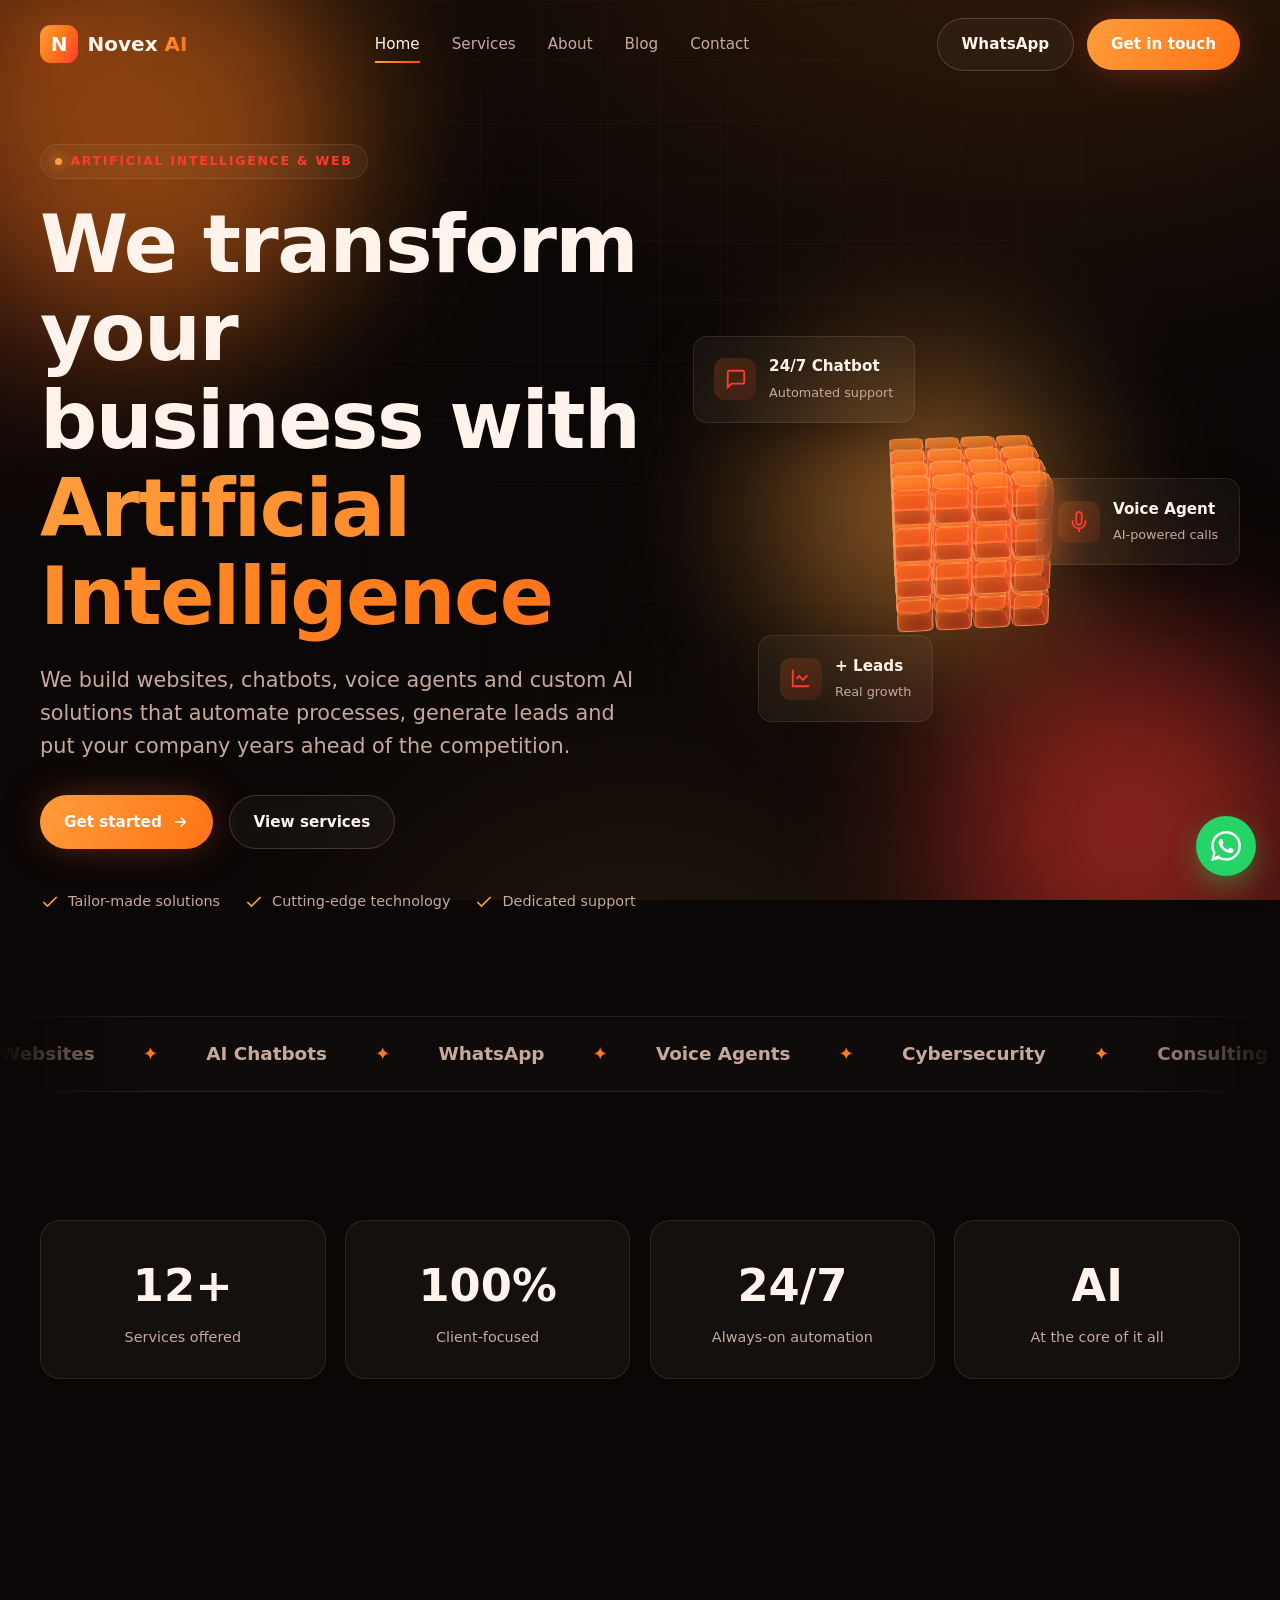
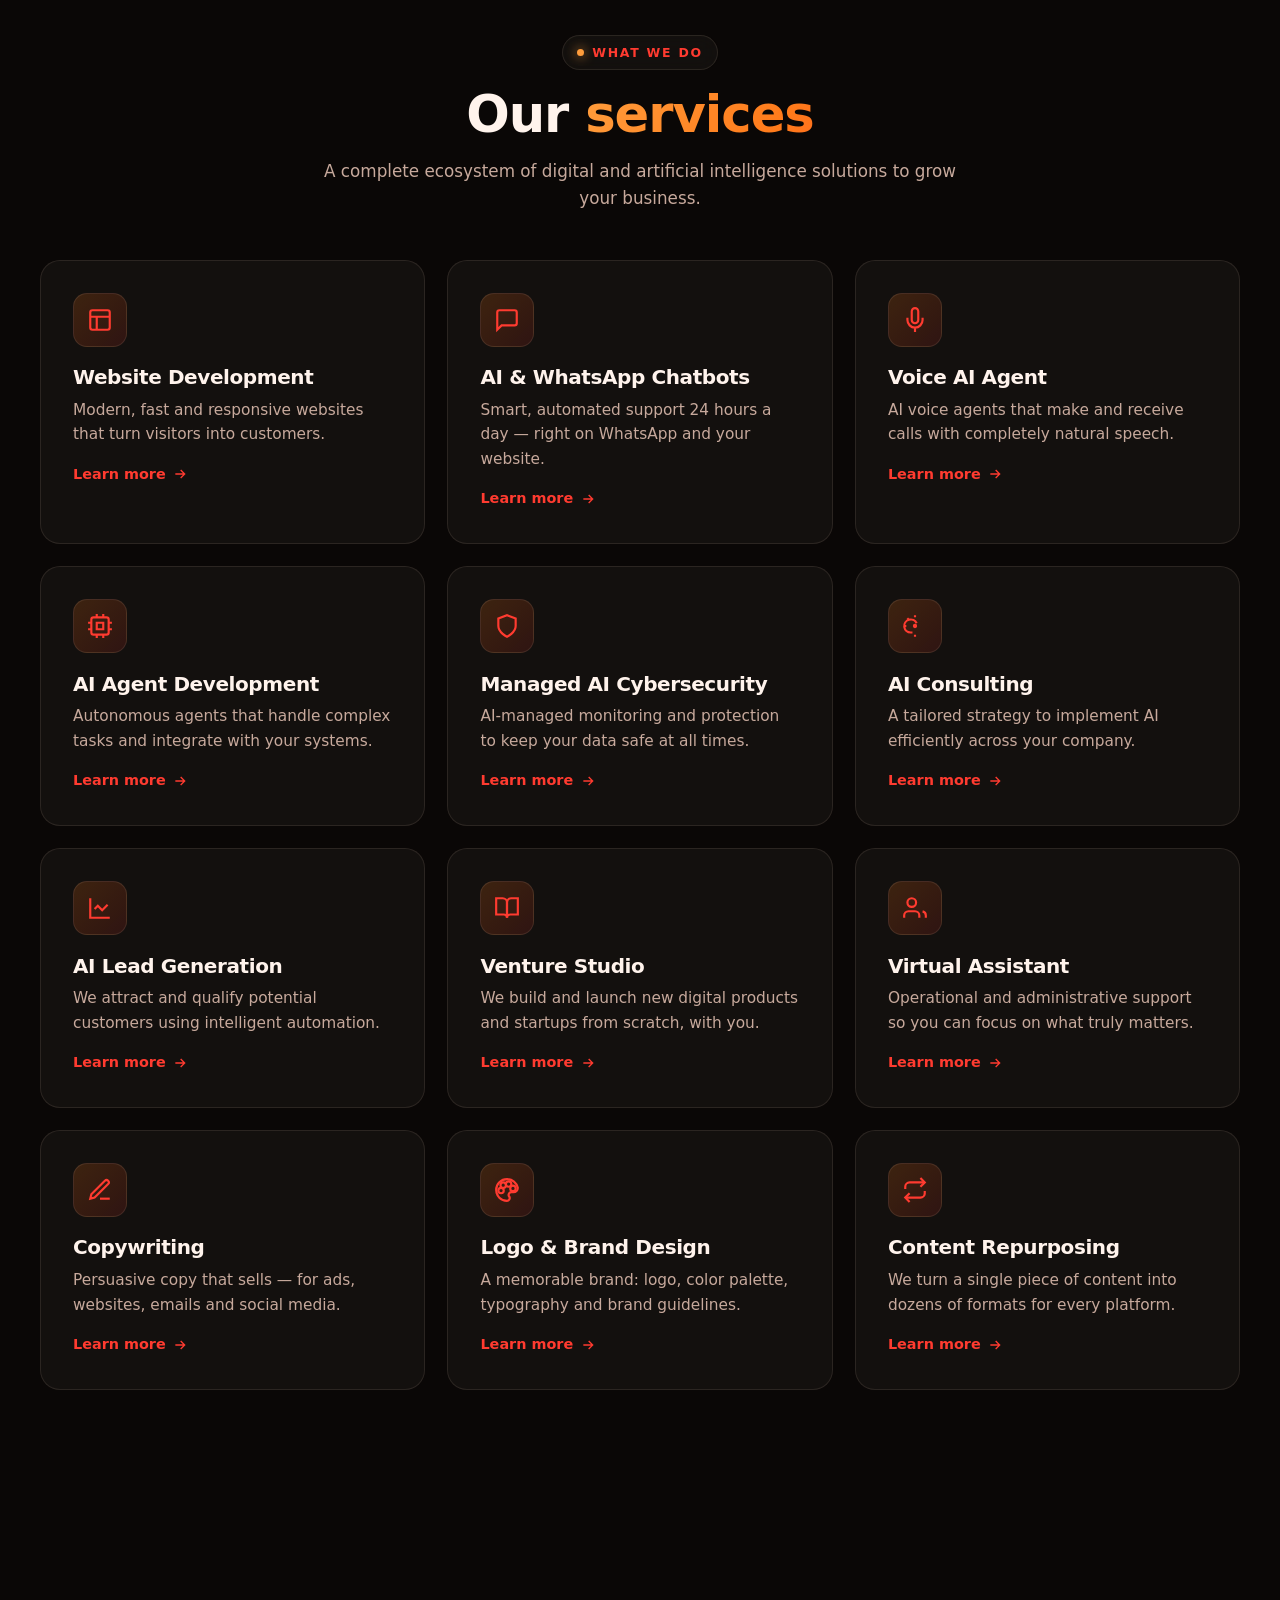
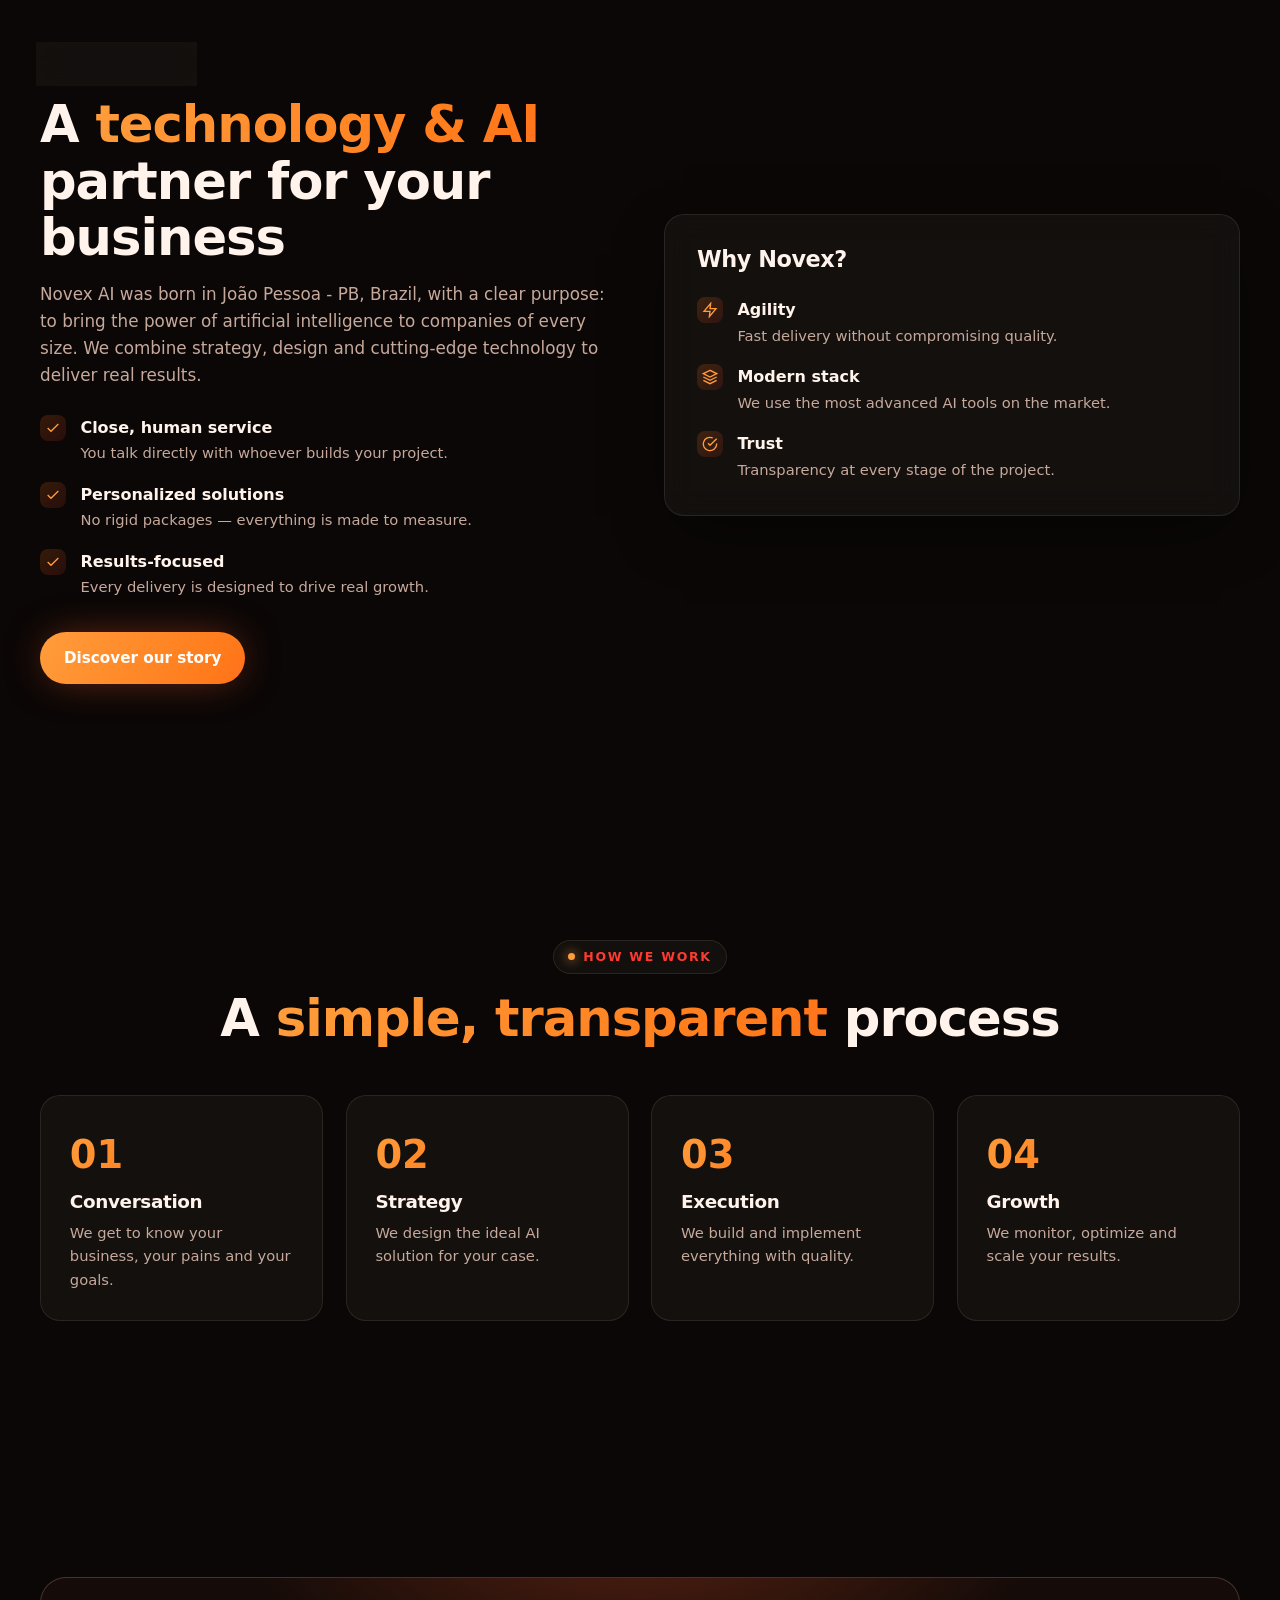
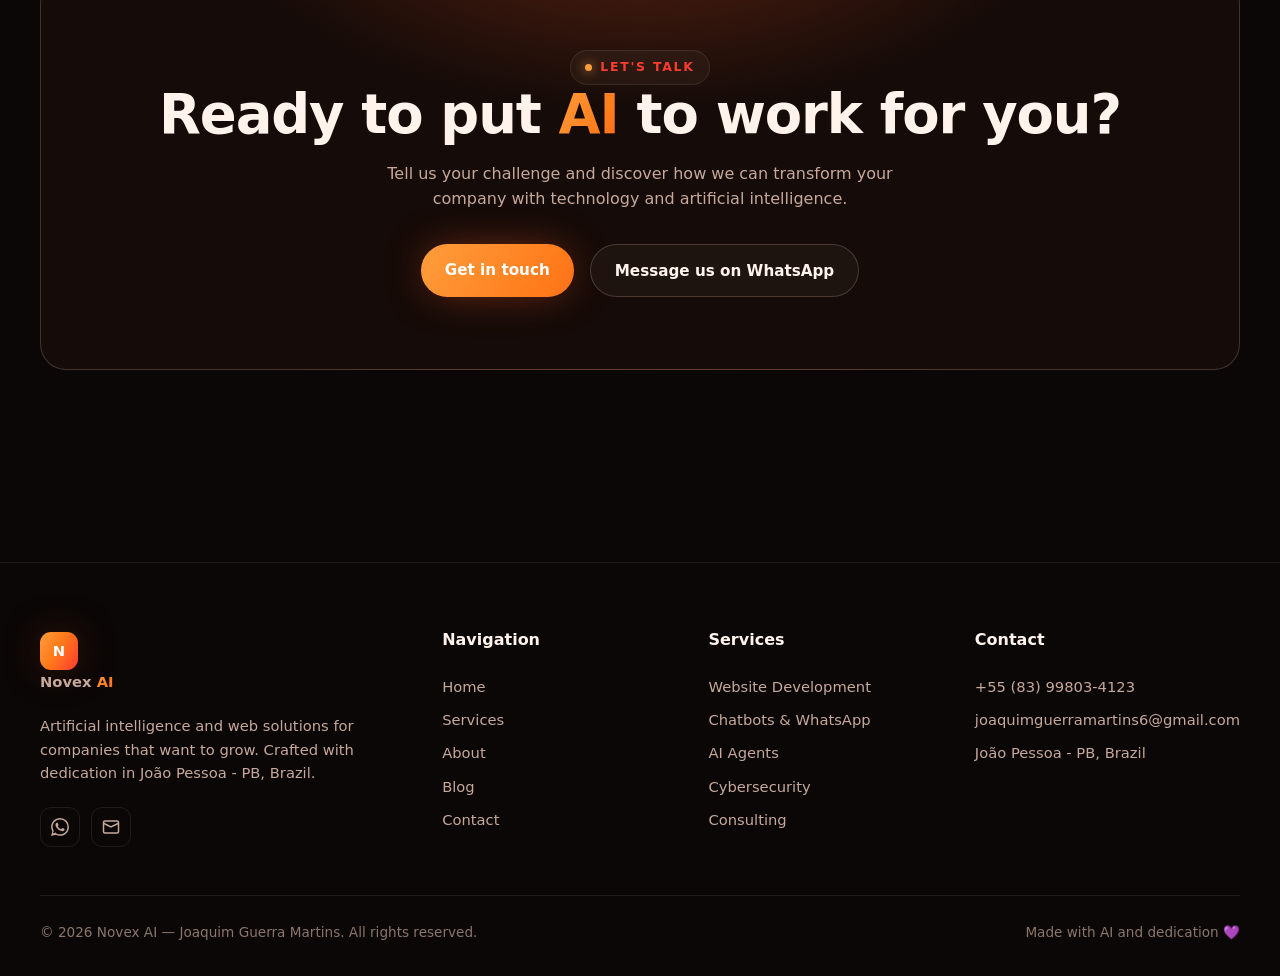
==== commit c241d2f2: "Add files via upload" ====
--- a/index.html
+++ b/index.html
@@ -3,8 +3,8 @@
 <head>
   <meta charset="UTF-8" />
   <meta name="viewport" content="width=device-width, initial-scale=1.0" />
-  <title>Nexora AI — Artificial Intelligence &amp; Web Solutions</title>
-  <meta name="description" content="Nexora AI: website development, AI &amp; WhatsApp chatbots, voice agents, managed AI cybersecurity, consulting, lead generation and more. João Pessoa - PB, Brazil." />
+  <title>Novex AI — Artificial Intelligence &amp; Web Solutions</title>
+  <meta name="description" content="Novex AI: website development, AI &amp; WhatsApp chatbots, voice agents, managed AI cybersecurity, consulting, lead generation and more. João Pessoa - PB, Brazil." />
   <link rel="stylesheet" href="css/style.css" />
 </head>
 <body>
@@ -21,7 +21,7 @@
     <div class="container nav-inner">
       <a href="index.html" class="brand">
         <span class="brand-logo">N</span>
-        <span>Nexora<span class="gradient-text"> AI</span></span>
+        <span>Novex<span class="gradient-text"> AI</span></span>
       </a>
       <nav class="nav-links">
         <a href="index.html" class="active">Home</a>
@@ -31,7 +31,7 @@
         <a href="contato.html">Contact</a>
       </nav>
       <div class="nav-cta">
-        <a href="https://wa.me/5583998034123?text=Hi!%20I%20came%20from%20the%20Nexora%20AI%20website%20and%20would%20like%20to%20know%20more%20about%20your%20services." target="_blank" rel="noopener" class="btn btn-ghost">WhatsApp</a>
+        <a href="https://wa.me/5583998034123?text=Hi!%20I%20came%20from%20the%20Novex%20AI%20website%20and%20would%20like%20to%20know%20more%20about%20your%20services." target="_blank" rel="noopener" class="btn btn-ghost">WhatsApp</a>
         <a href="contato.html" class="btn btn-primary">Get in touch</a>
       </div>
       <button class="burger" aria-label="Open menu">
@@ -62,7 +62,7 @@
           </div>
         </div>
         <div class="hero-visual reveal d2">
-          <div class="hero-orb"></div>
+          <div class="cube-scene"><div class="cube" id="cube"></div></div>
           <div class="float-card fc1">
             <div class="ic"><svg viewBox="0 0 24 24" fill="none" stroke="currentColor" stroke-width="2"><path d="M21 15a2 2 0 0 1-2 2H7l-4 4V5a2 2 0 0 1 2-2h14a2 2 0 0 1 2 2z"/></svg></div>
             <div><strong>24/7 Chatbot</strong><span>Automated support</span></div>
@@ -202,7 +202,7 @@
         <div class="reveal">
           <span class="eyebrow"><span class="dot"></span> Who we are</span>
           <h2 class="section-title">A <span class="gradient-text">technology &amp; AI</span> partner for your business</h2>
-          <p class="section-sub">Nexora AI was born in João Pessoa - PB, Brazil, with a clear purpose: to bring the power of artificial intelligence to companies of every size. We combine strategy, design and cutting-edge technology to deliver real results.</p>
+          <p class="section-sub">Novex AI was born in João Pessoa - PB, Brazil, with a clear purpose: to bring the power of artificial intelligence to companies of every size. We combine strategy, design and cutting-edge technology to deliver real results.</p>
           <ul class="feature-list">
             <li><span class="chk"><svg viewBox="0 0 24 24" fill="none" stroke="currentColor" stroke-width="2"><path d="M20 6 9 17l-5-5"/></svg></span><div><strong>Close, human service</strong><span>You talk directly with whoever builds your project.</span></div></li>
             <li><span class="chk"><svg viewBox="0 0 24 24" fill="none" stroke="currentColor" stroke-width="2"><path d="M20 6 9 17l-5-5"/></svg></span><div><strong>Personalized solutions</strong><span>No rigid packages — everything is made to measure.</span></div></li>
@@ -213,7 +213,7 @@
           </div>
         </div>
         <div class="glass-panel reveal d2">
-          <h3 style="font-size:1.4rem;margin-bottom:1rem;">Why Nexora?</h3>
+          <h3 style="font-size:1.4rem;margin-bottom:1rem;">Why Novex?</h3>
           <div class="feature-list">
             <li><span class="chk"><svg viewBox="0 0 24 24" fill="none" stroke="currentColor" stroke-width="2"><path d="M13 2 3 14h9l-1 8 10-12h-9z"/></svg></span><div><strong>Agility</strong><span>Fast delivery without compromising quality.</span></div></li>
             <li><span class="chk"><svg viewBox="0 0 24 24" fill="none" stroke="currentColor" stroke-width="2"><path d="M12 2 2 7l10 5 10-5z"/><path d="m2 17 10 5 10-5M2 12l10 5 10-5"/></svg></span><div><strong>Modern stack</strong><span>We use the most advanced AI tools on the market.</span></div></li>
@@ -248,7 +248,7 @@
           <p>Tell us your challenge and discover how we can transform your company with technology and artificial intelligence.</p>
           <div class="hero-actions" style="justify-content:center;">
             <a href="contato.html" class="btn btn-primary">Get in touch</a>
-            <a href="https://wa.me/5583998034123?text=Hi!%20I%20came%20from%20the%20Nexora%20AI%20website%20and%20would%20like%20to%20know%20more%20about%20your%20services." target="_blank" rel="noopener" class="btn btn-ghost">Message us on WhatsApp</a>
+            <a href="https://wa.me/5583998034123?text=Hi!%20I%20came%20from%20the%20Novex%20AI%20website%20and%20would%20like%20to%20know%20more%20about%20your%20services." target="_blank" rel="noopener" class="btn btn-ghost">Message us on WhatsApp</a>
           </div>
         </div>
       </div>
@@ -260,10 +260,10 @@
     <div class="container">
       <div class="footer-grid">
         <div>
-          <a href="index.html" class="brand"><span class="brand-logo">N</span><span>Nexora<span class="gradient-text"> AI</span></span></a>
+          <a href="index.html" class="brand"><span class="brand-logo">N</span><span>Novex<span class="gradient-text"> AI</span></span></a>
           <p class="desc">Artificial intelligence and web solutions for companies that want to grow. Crafted with dedication in João Pessoa - PB, Brazil.</p>
           <div class="social">
-            <a href="https://wa.me/5583998034123?text=Hi!%20I%20came%20from%20the%20Nexora%20AI%20website%20and%20would%20like%20to%20know%20more%20about%20your%20services." target="_blank" rel="noopener" aria-label="WhatsApp"><svg viewBox="0 0 24 24" fill="currentColor"><path d="M.057 24l1.687-6.163a11.867 11.867 0 0 1-1.587-5.946C.16 5.335 5.495 0 12.05 0a11.817 11.817 0 0 1 8.413 3.488 11.824 11.824 0 0 1 3.48 8.414c-.003 6.557-5.338 11.892-11.893 11.892a11.9 11.9 0 0 1-5.688-1.448L.057 24zm6.597-3.807c1.676.995 3.276 1.591 5.392 1.592 5.448 0 9.886-4.434 9.889-9.885.002-5.462-4.415-9.89-9.881-9.892-5.452 0-9.887 4.434-9.889 9.884a9.86 9.86 0 0 0 1.51 5.26l-.999 3.648 3.978-1.607zm11.387-5.464c-.074-.124-.272-.198-.57-.347-.297-.149-1.758-.868-2.031-.967-.272-.099-.47-.149-.669.149-.198.297-.768.967-.941 1.165-.173.198-.347.223-.644.074-.297-.149-1.255-.462-2.39-1.475-.883-.788-1.48-1.761-1.653-2.059-.173-.297-.018-.458.13-.606.134-.133.297-.347.446-.521.151-.172.2-.296.3-.495.099-.198.05-.372-.025-.521-.075-.148-.669-1.611-.916-2.206-.242-.579-.487-.501-.669-.51l-.57-.01c-.198 0-.52.074-.792.372s-1.04 1.016-1.04 2.479 1.065 2.876 1.213 3.074c.149.198 2.095 3.2 5.076 4.487.709.306 1.263.489 1.694.626.712.226 1.36.194 1.872.118.571-.085 1.758-.719 2.006-1.413.248-.695.248-1.29.173-1.414z"/></svg></a>
+            <a href="https://wa.me/5583998034123?text=Hi!%20I%20came%20from%20the%20Novex%20AI%20website%20and%20would%20like%20to%20know%20more%20about%20your%20services." target="_blank" rel="noopener" aria-label="WhatsApp"><svg viewBox="0 0 24 24" fill="currentColor"><path d="M.057 24l1.687-6.163a11.867 11.867 0 0 1-1.587-5.946C.16 5.335 5.495 0 12.05 0a11.817 11.817 0 0 1 8.413 3.488 11.824 11.824 0 0 1 3.48 8.414c-.003 6.557-5.338 11.892-11.893 11.892a11.9 11.9 0 0 1-5.688-1.448L.057 24zm6.597-3.807c1.676.995 3.276 1.591 5.392 1.592 5.448 0 9.886-4.434 9.889-9.885.002-5.462-4.415-9.89-9.881-9.892-5.452 0-9.887 4.434-9.889 9.884a9.86 9.86 0 0 0 1.51 5.26l-.999 3.648 3.978-1.607zm11.387-5.464c-.074-.124-.272-.198-.57-.347-.297-.149-1.758-.868-2.031-.967-.272-.099-.47-.149-.669.149-.198.297-.768.967-.941 1.165-.173.198-.347.223-.644.074-.297-.149-1.255-.462-2.39-1.475-.883-.788-1.48-1.761-1.653-2.059-.173-.297-.018-.458.13-.606.134-.133.297-.347.446-.521.151-.172.2-.296.3-.495.099-.198.05-.372-.025-.521-.075-.148-.669-1.611-.916-2.206-.242-.579-.487-.501-.669-.51l-.57-.01c-.198 0-.52.074-.792.372s-1.04 1.016-1.04 2.479 1.065 2.876 1.213 3.074c.149.198 2.095 3.2 5.076 4.487.709.306 1.263.489 1.694.626.712.226 1.36.194 1.872.118.571-.085 1.758-.719 2.006-1.413.248-.695.248-1.29.173-1.414z"/></svg></a>
             <a href="mailto:joaquimguerramartins6@gmail.com" aria-label="Email"><svg viewBox="0 0 24 24" fill="none" stroke="currentColor" stroke-width="2"><rect x="2" y="4" width="20" height="16" rx="2"/><path d="m22 7-10 5L2 7"/></svg></a>
           </div>
         </div>
@@ -291,13 +291,13 @@
         </div>
       </div>
       <div class="footer-bottom">
-        <span>© <span data-year>2026</span> Nexora AI — Joaquim Guerra Martins. All rights reserved.</span>
+        <span>© <span data-year>2026</span> Novex AI — Joaquim Guerra Martins. All rights reserved.</span>
         <span>Made with AI and dedication 💜</span>
       </div>
     </div>
   </footer>
 
-  <a href="https://wa.me/5583998034123?text=Hi!%20I%20came%20from%20the%20Nexora%20AI%20website%20and%20would%20like%20to%20know%20more%20about%20your%20services." target="_blank" rel="noopener" class="wa-float" aria-label="Chat on WhatsApp">
+  <a href="https://wa.me/5583998034123?text=Hi!%20I%20came%20from%20the%20Novex%20AI%20website%20and%20would%20like%20to%20know%20more%20about%20your%20services." target="_blank" rel="noopener" class="wa-float" aria-label="Chat on WhatsApp">
     <svg viewBox="0 0 24 24" fill="currentColor"><path d="M.057 24l1.687-6.163a11.867 11.867 0 0 1-1.587-5.946C.16 5.335 5.495 0 12.05 0a11.817 11.817 0 0 1 8.413 3.488 11.824 11.824 0 0 1 3.48 8.414c-.003 6.557-5.338 11.892-11.893 11.892a11.9 11.9 0 0 1-5.688-1.448L.057 24zm6.597-3.807c1.676.995 3.276 1.591 5.392 1.592 5.448 0 9.886-4.434 9.889-9.885.002-5.462-4.415-9.89-9.881-9.892-5.452 0-9.887 4.434-9.889 9.884a9.86 9.86 0 0 0 1.51 5.26l-.999 3.648 3.978-1.607zm11.387-5.464c-.074-.124-.272-.198-.57-.347-.297-.149-1.758-.868-2.031-.967-.272-.099-.47-.149-.669.149-.198.297-.768.967-.941 1.165-.173.198-.347.223-.644.074-.297-.149-1.255-.462-2.39-1.475-.883-.788-1.48-1.761-1.653-2.059-.173-.297-.018-.458.13-.606.134-.133.297-.347.446-.521.151-.172.2-.296.3-.495.099-.198.05-.372-.025-.521-.075-.148-.669-1.611-.916-2.206-.242-.579-.487-.501-.669-.51l-.57-.01c-.198 0-.52.074-.792.372s-1.04 1.016-1.04 2.479 1.065 2.876 1.213 3.074c.149.198 2.095 3.2 5.076 4.487.709.306 1.263.489 1.694.626.712.226 1.36.194 1.872.118.571-.085 1.758-.719 2.006-1.413.248-.695.248-1.29.173-1.414z"/></svg>
   </a>
 
--- a/css/style.css
+++ b/css/style.css
@@ -1,32 +1,32 @@
 /* ============================================================
-   NEXORA AI — Folha de estilo principal
+   NOVEX AI — Folha de estilo principal
    Tema escuro moderno, glassmorphism, gradientes animados
    ============================================================ */
 
 /* ---------- Variáveis de tema ---------- */
 :root {
-  --bg: #05060f;
-  --bg-2: #0a0c1b;
-  --surface: rgba(255, 255, 255, 0.04);
-  --surface-2: rgba(255, 255, 255, 0.06);
-  --border: rgba(255, 255, 255, 0.08);
-  --border-strong: rgba(255, 255, 255, 0.16);
-  --text: #f4f5fb;
-  --muted: #9aa0b5;
-  --muted-2: #6b7188;
-
-  --brand: #7c5cff;
-  --brand-2: #00e0ff;
-  --brand-3: #ff48b0;
-  --accent: #00ffa3;
-
-  --grad-main: linear-gradient(120deg, #7c5cff 0%, #00e0ff 50%, #ff48b0 100%);
-  --grad-soft: linear-gradient(135deg, rgba(124, 92, 255, 0.18), rgba(0, 224, 255, 0.12));
+  --bg: #0a0706;
+  --bg-2: #150b08;
+  --surface: rgba(255, 238, 230, 0.04);
+  --surface-2: rgba(255, 238, 230, 0.07);
+  --border: rgba(255, 210, 190, 0.10);
+  --border-strong: rgba(255, 210, 190, 0.20);
+  --text: #fff3ec;
+  --muted: #c7a99c;
+  --muted-2: #8c766c;
+
+  --brand: #ff7a1a;
+  --brand-2: #ff3b30;
+  --brand-3: #ff5e3a;
+  --accent: #ff9d3c;
+
+  --grad-main: linear-gradient(120deg, #ff9d3c 0%, #ff7a1a 45%, #ff3b30 100%);
+  --grad-soft: linear-gradient(135deg, rgba(255, 122, 26, 0.18), rgba(255, 59, 48, 0.12));
 
   --radius: 20px;
   --radius-sm: 14px;
   --shadow: 0 20px 60px -20px rgba(0, 0, 0, 0.6);
-  --shadow-glow: 0 0 40px -8px rgba(124, 92, 255, 0.5);
+  --shadow-glow: 0 0 40px -8px rgba(255, 90, 40, 0.5);
 
   --font: "Inter", system-ui, -apple-system, "Segoe UI", Roboto, sans-serif;
   --font-display: "Space Grotesk", var(--font);
@@ -62,9 +62,9 @@
   z-index: -2;
   overflow: hidden;
   background:
-    radial-gradient(1200px 800px at 80% -10%, rgba(124, 92, 255, 0.18), transparent 60%),
-    radial-gradient(900px 700px at -10% 20%, rgba(0, 224, 255, 0.14), transparent 55%),
-    radial-gradient(800px 800px at 50% 120%, rgba(255, 72, 176, 0.12), transparent 55%),
+    radial-gradient(1200px 800px at 80% -10%, rgba(255, 122, 26, 0.16), transparent 60%),
+    radial-gradient(900px 700px at -10% 20%, rgba(255, 59, 48, 0.13), transparent 55%),
+    radial-gradient(800px 800px at 50% 120%, rgba(255, 157, 60, 0.12), transparent 55%),
     var(--bg);
 }
 .bg-fx::before {
@@ -73,8 +73,8 @@
   position: absolute;
   inset: 0;
   background-image:
-    linear-gradient(rgba(255, 255, 255, 0.025) 1px, transparent 1px),
-    linear-gradient(90deg, rgba(255, 255, 255, 0.025) 1px, transparent 1px);
+    linear-gradient(rgba(255, 225, 210, 0.03) 1px, transparent 1px),
+    linear-gradient(90deg, rgba(255, 225, 210, 0.03) 1px, transparent 1px);
   background-size: 60px 60px;
   mask-image: radial-gradient(circle at 50% 30%, black, transparent 80%);
 }
@@ -86,9 +86,9 @@
   opacity: 0.5;
   animation: float 18s ease-in-out infinite;
 }
-.blob.b1 { width: 420px; height: 420px; background: #7c5cff; top: -80px; left: -60px; }
-.blob.b2 { width: 380px; height: 380px; background: #00e0ff; bottom: -120px; right: -40px; animation-delay: -6s; }
-.blob.b3 { width: 300px; height: 300px; background: #ff48b0; top: 40%; left: 60%; animation-delay: -12s; }
+.blob.b1 { width: 420px; height: 420px; background: #ff7a1a; top: -80px; left: -60px; }
+.blob.b2 { width: 380px; height: 380px; background: #ff3b30; bottom: -120px; right: -40px; animation-delay: -6s; }
+.blob.b3 { width: 300px; height: 300px; background: #ff9d3c; top: 40%; left: 60%; animation-delay: -12s; }
 
 @keyframes float {
   0%, 100% { transform: translate(0, 0) scale(1); }
@@ -102,7 +102,7 @@
   width: 400px;
   height: 400px;
   border-radius: 50%;
-  background: radial-gradient(circle, rgba(124, 92, 255, 0.12), transparent 65%);
+  background: radial-gradient(circle, rgba(255, 122, 26, 0.13), transparent 65%);
   pointer-events: none;
   transform: translate(-50%, -50%);
   z-index: -1;
@@ -168,7 +168,7 @@
   color: #fff;
   box-shadow: var(--shadow-glow);
 }
-.btn-primary:hover { transform: translateY(-3px); background-position: right center; box-shadow: 0 12px 40px -8px rgba(124, 92, 255, 0.7); }
+.btn-primary:hover { transform: translateY(-3px); background-position: right center; box-shadow: 0 12px 40px -8px rgba(255, 90, 40, 0.7); }
 .btn-ghost {
   border: 1px solid var(--border-strong);
   background: var(--surface);
@@ -250,18 +250,41 @@
 .fc1 { top: 4%; left: 0; animation-delay: 0s; }
 .fc2 { top: 38%; right: 0; animation-delay: -2s; }
 .fc3 { bottom: 4%; left: 12%; animation-delay: -4s; }
-.hero-orb {
-  position: absolute; inset: 10% 18%;
-  border-radius: 50%;
-  background: conic-gradient(from 0deg, #7c5cff, #00e0ff, #ff48b0, #7c5cff);
-  filter: blur(20px); opacity: 0.55;
-  animation: spin 14s linear infinite;
-}
-.hero-orb::after {
-  content: ""; position: absolute; inset: 14%;
-  border-radius: 50%; background: var(--bg-2);
-}
-@keyframes spin { to { transform: rotate(360deg); } }
+/* Cubo 3D feito de vários cubinhos (4×4×4) — gira na direção do cursor.
+   Os cubinhos são gerados e animados via JavaScript (js/main.js). */
+.cube-scene {
+  position: absolute; inset: 0;
+  display: grid; place-items: center;
+  perspective: 900px;
+}
+.cube {
+  --cell: 34px;
+  position: relative;
+  width: var(--cell); height: var(--cell);
+  transform-style: preserve-3d;
+  transform: rotateX(-24deg) rotateY(0deg);
+  will-change: transform;
+}
+.cubelet {
+  position: absolute;
+  top: calc(50% - var(--cell) / 2);
+  left: calc(50% - var(--cell) / 2);
+  width: var(--cell); height: var(--cell);
+  transform-style: preserve-3d;
+  transition: transform 0.4s cubic-bezier(.2, .8, .2, 1);
+}
+.face {
+  position: absolute;
+  width: var(--cell); height: var(--cell);
+  border: 1px solid rgba(255, 180, 120, 0.55);
+  border-radius: 6px;
+  box-shadow: inset 0 0 12px rgba(255, 90, 30, 0.35);
+  background: linear-gradient(135deg, rgba(255, 122, 26, 0.55), rgba(255, 59, 48, 0.30));
+}
+.face.fy  { background: linear-gradient(135deg, rgba(255, 170, 70, 0.62), rgba(255, 122, 26, 0.32)); }   /* topo (mais claro) */
+.face.fyb { background: linear-gradient(135deg, rgba(70, 16, 8, 0.72), rgba(120, 30, 12, 0.5)); }         /* base (mais escuro) */
+.face.fx, .face.fxb { background: linear-gradient(135deg, rgba(255, 90, 40, 0.45), rgba(255, 59, 48, 0.25)); }
+
 @keyframes bob { 0%,100% { transform: translateY(0); } 50% { transform: translateY(-14px); } }
 
 /* ---------- Marquee de serviços ---------- */
@@ -352,7 +375,7 @@
   overflow: hidden;
   border: 1px solid var(--border-strong);
   background:
-    radial-gradient(600px 300px at 50% -20%, rgba(124,92,255,0.35), transparent 70%),
+    radial-gradient(600px 300px at 50% -20%, rgba(255,90,40,0.30), transparent 70%),
     var(--bg-2);
 }
 .cta-band h2 { font-size: clamp(2rem, 5vw, 3.4rem); }
@@ -466,13 +489,13 @@
   outline: none;
   border-color: var(--brand);
   background: rgba(255, 255, 255, 0.05);
-  box-shadow: 0 0 0 4px rgba(124, 92, 255, 0.12);
+  box-shadow: 0 0 0 4px rgba(255, 122, 26, 0.14);
 }
 .form-field input::placeholder, .form-field textarea::placeholder { color: var(--muted-2); }
 .form-note { font-size: 0.85rem; color: var(--muted); margin-top: 1rem; }
 .form-status { margin-top: 1rem; padding: 0.9rem 1.1rem; border-radius: var(--radius-sm); font-size: 0.92rem; display: none; }
-.form-status.ok { display: block; background: rgba(0, 255, 163, 0.1); border: 1px solid rgba(0, 255, 163, 0.3); color: var(--accent); }
-.form-status.err { display: block; background: rgba(255, 72, 176, 0.1); border: 1px solid rgba(255, 72, 176, 0.3); color: var(--brand-3); }
+.form-status.ok { display: block; background: rgba(255, 157, 60, 0.12); border: 1px solid rgba(255, 157, 60, 0.32); color: var(--accent); }
+.form-status.err { display: block; background: rgba(255, 107, 107, 0.12); border: 1px solid rgba(255, 107, 107, 0.32); color: #ff8585; }
 
 /* ---------- FAQ ---------- */
 .faq { max-width: 760px; margin-inline: auto; }
